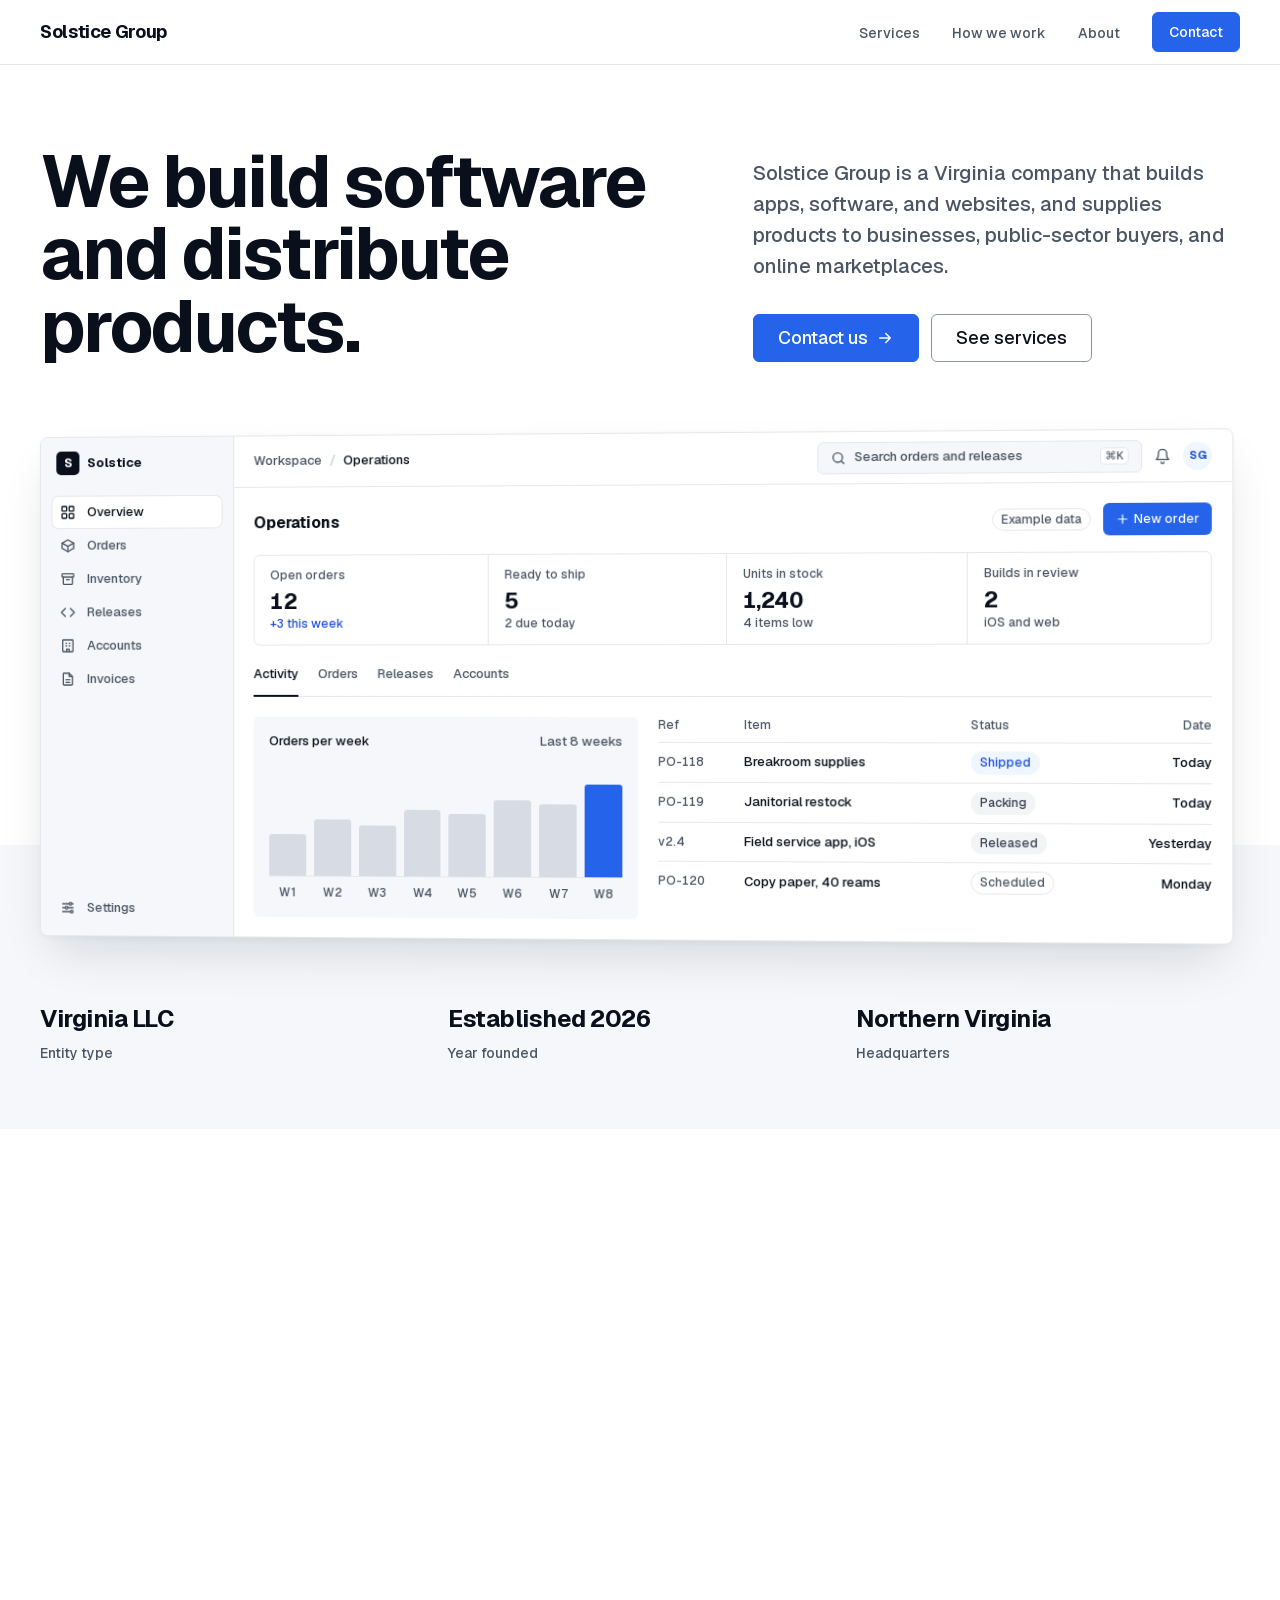
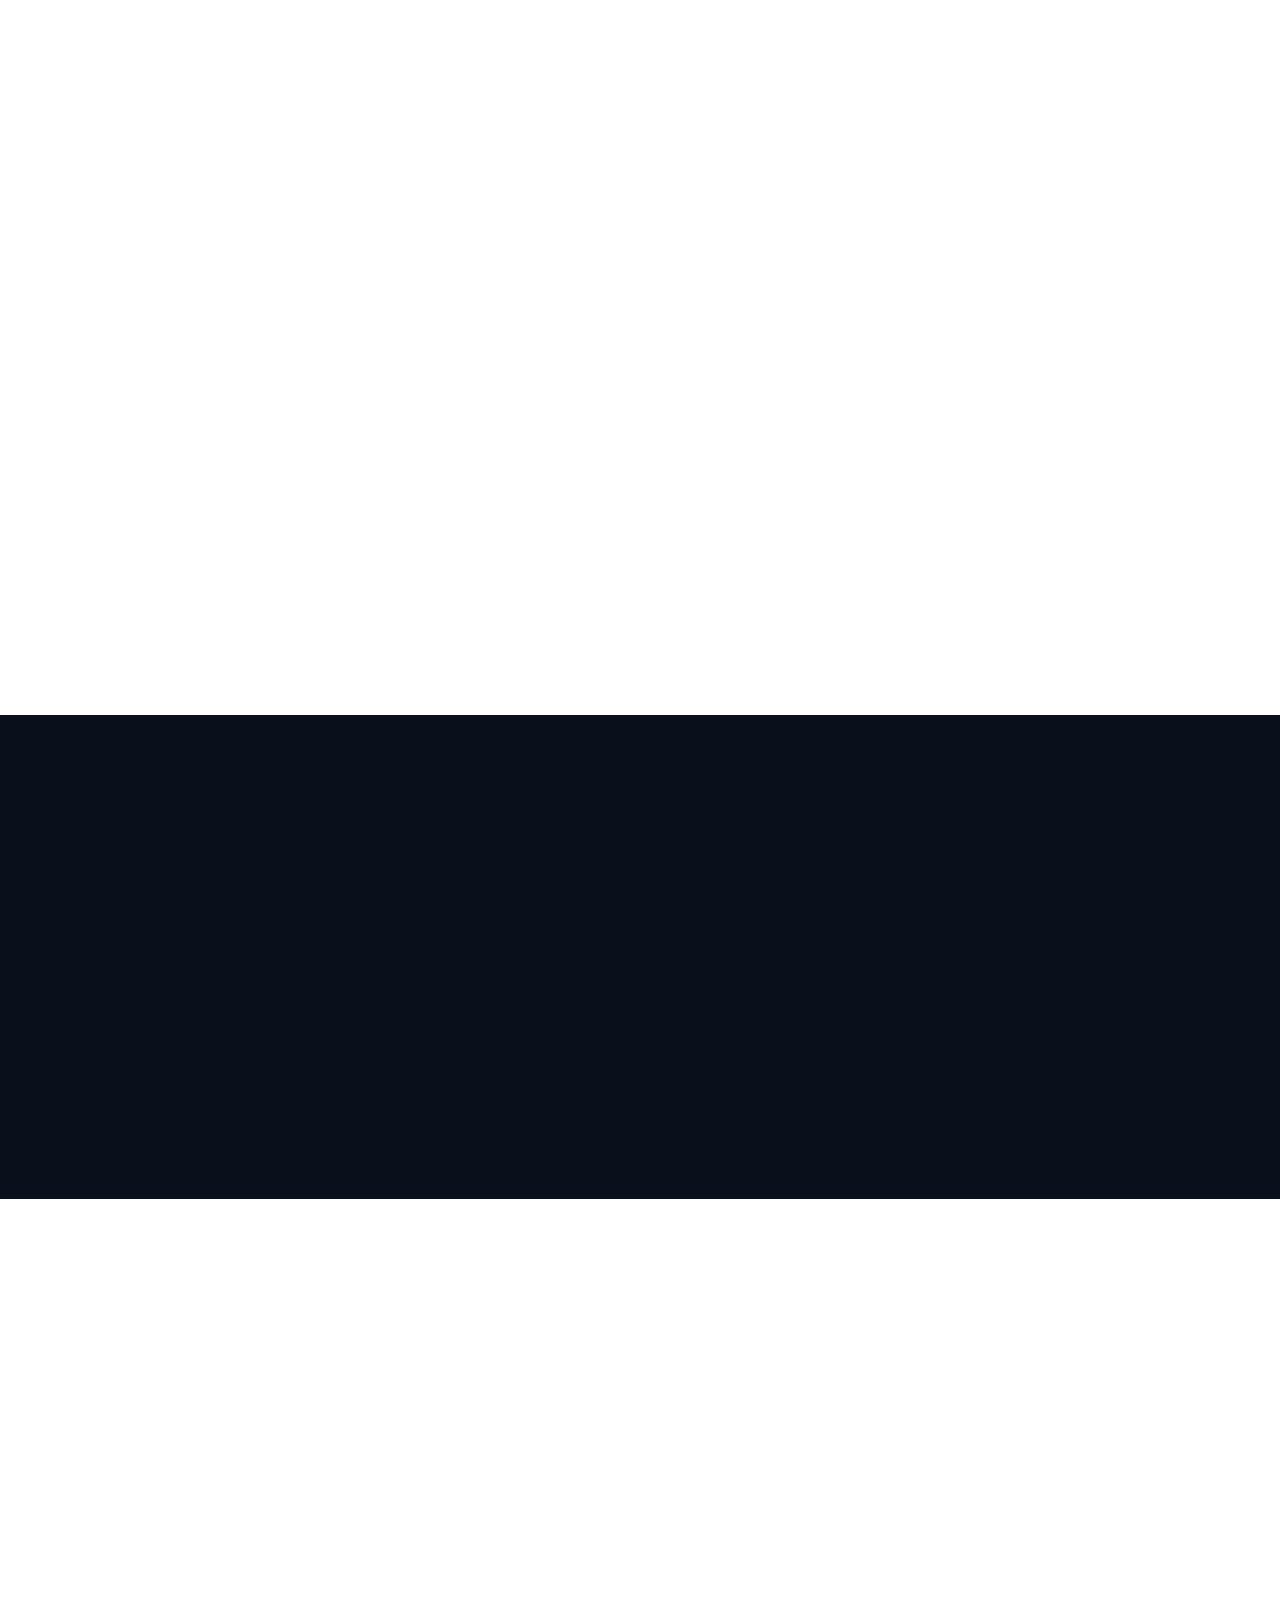
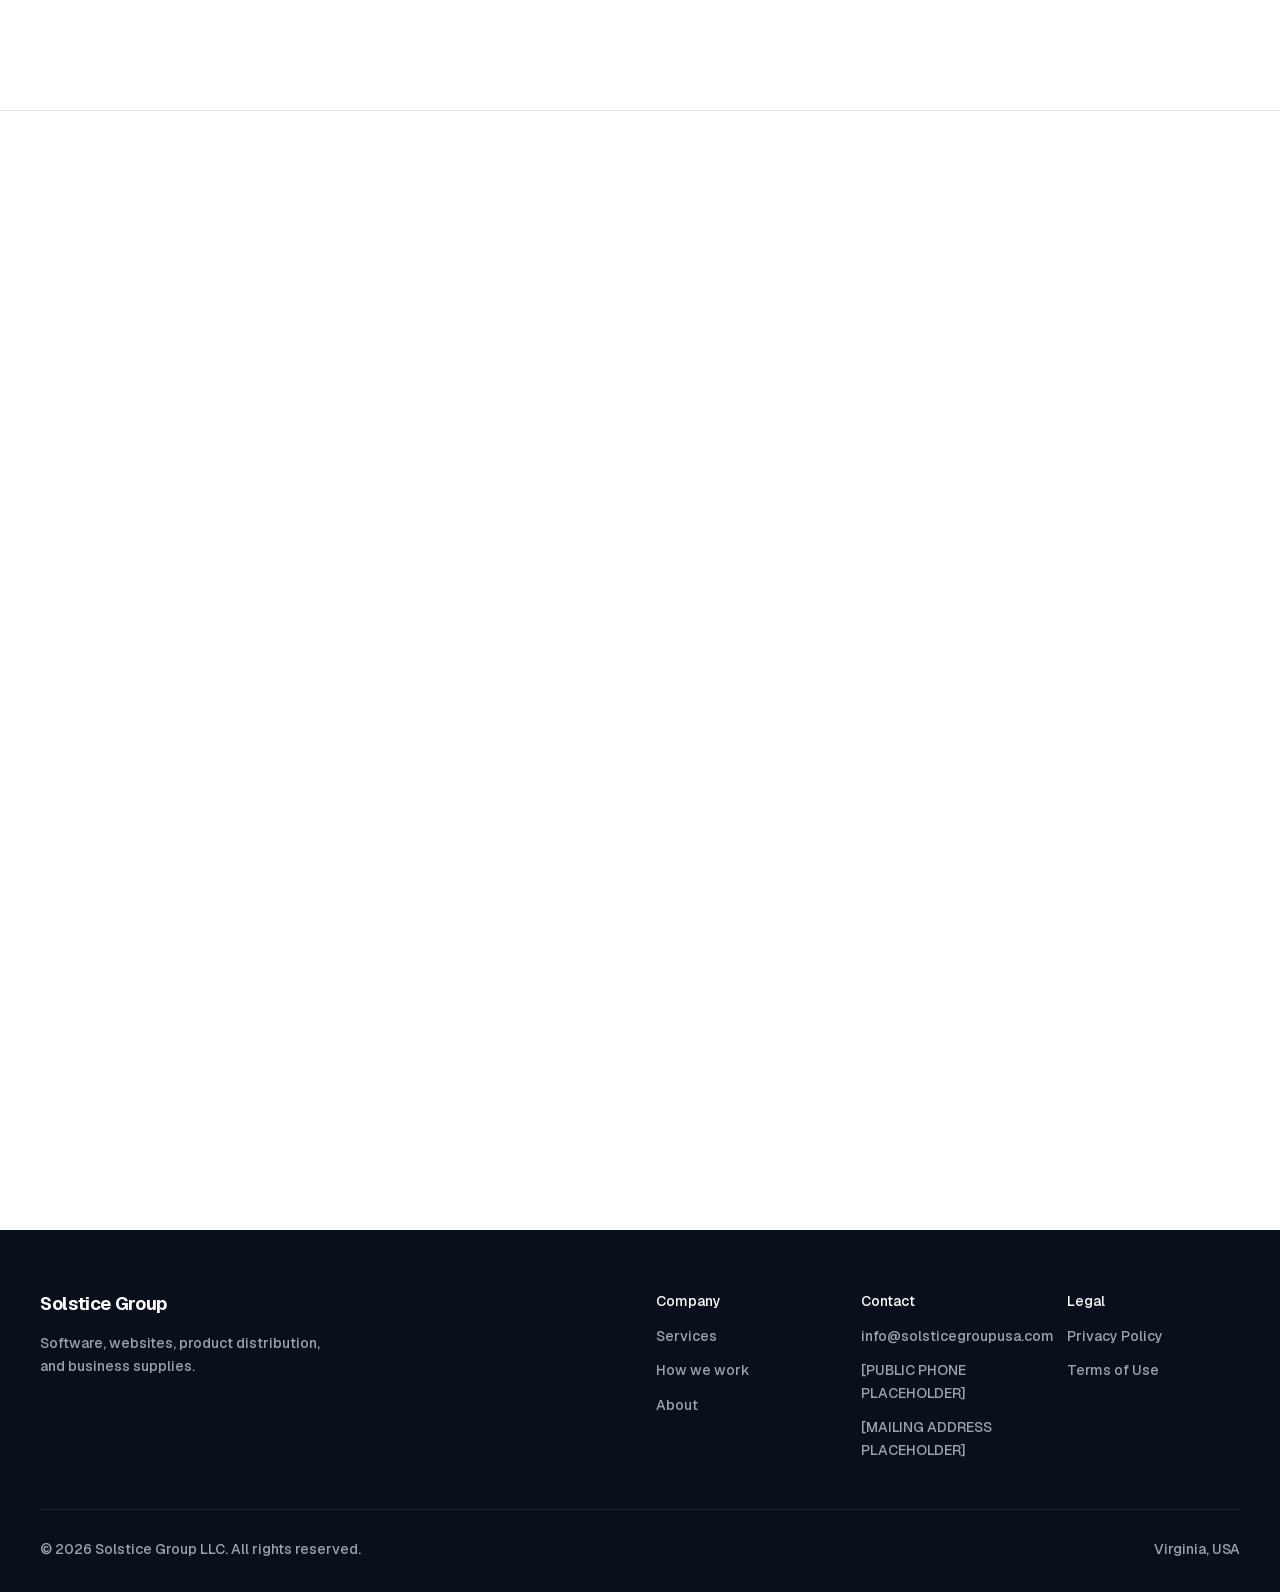
==== index.html @ 83f9c52c "Solstice Group website Co-Authored-By: Claude Opus 5.5 <noreply@anthropic.com>" ====
<!DOCTYPE html>
<html lang="en-US">
<head>
  <meta charset="utf-8">
  <meta name="viewport" content="width=device-width, initial-scale=1">
  <meta http-equiv="Content-Security-Policy" content="default-src 'self'; script-src 'self' 'sha256-qOhFsq0QMV2REqNwk5hGH5bZE9SkX6gt6yeyKdYPv+U='; style-src 'self'; img-src 'self' data:; font-src 'self'; connect-src 'self' https://formspree.io; form-action 'self' https://formspree.io mailto:; base-uri 'self'; object-src 'none'">
  <meta name="referrer" content="strict-origin-when-cross-origin">
  <title>Solstice Group LLC | Software, Websites, and Product Distribution in Virginia</title>
  <meta name="description" content="Solstice Group LLC is a Virginia company that builds apps, software, and websites, and supplies products to businesses, online marketplaces, and public-sector buyers.">
  <link rel="canonical" href="https://solsticegroupusa.com/">
  <meta name="theme-color" content="#FFFFFF">
  <meta name="color-scheme" content="light">

  <link rel="preload" href="assets/fonts/geist-latin.woff2" as="font" type="font/woff2" crossorigin>
  <link rel="stylesheet" href="css/styles.css">
  <script>document.documentElement.classList.add("js")</script>
  <script src="js/main.js" defer></script>

  <link rel="icon" href="assets/favicon.svg" type="image/svg+xml">
  <link rel="icon" href="assets/favicon.ico" sizes="32x32">
  <link rel="apple-touch-icon" href="assets/apple-touch-icon.png">

  <meta property="og:type" content="website">
  <meta property="og:site_name" content="Solstice Group LLC">
  <meta property="og:locale" content="en_US">
  <meta property="og:title" content="Solstice Group LLC | Software, Websites, and Product Distribution">
  <meta property="og:description" content="A Virginia company that builds apps, software, and websites, and supplies products to businesses and online marketplaces.">
  <meta property="og:url" content="https://solsticegroupusa.com/">
  <meta property="og:image" content="https://solsticegroupusa.com/assets/og-image.png">
  <meta property="og:image:width" content="1200">
  <meta property="og:image:height" content="630">
  <meta property="og:image:alt" content="Solstice Group. We build software and distribute products. solsticegroupusa.com">
  <meta name="twitter:card" content="summary_large_image">
  <meta name="twitter:title" content="Solstice Group LLC | Software, Websites, and Product Distribution">
  <meta name="twitter:description" content="A Virginia company that builds apps, software, and websites, and supplies products to businesses and online marketplaces.">
  <meta name="twitter:image" content="https://solsticegroupusa.com/assets/og-image.png">
  <meta name="twitter:image:alt" content="Solstice Group. We build software and distribute products.">

  <script type="application/ld+json">
  {
    "@context": "https://schema.org",
    "@type": "Organization",
    "name": "Solstice Group LLC",
    "alternateName": "Solstice Group",
    "legalName": "Solstice Group LLC",
    "url": "https://solsticegroupusa.com/",
    "logo": "https://solsticegroupusa.com/assets/apple-touch-icon.png",
    "email": "info@solsticegroupusa.com",
    "foundingDate": "2026",
    "foundingLocation": { "@type": "Place", "name": "Virginia, USA" },
    "areaServed": { "@type": "Country", "name": "United States" },
    "description": "Solstice Group LLC is a Virginia company that builds apps, software, and websites, and supplies products to businesses and online marketplaces."
  }
  </script>
</head>
<body>
  <a class="skip-link" href="#main">Skip to main content</a>

  <header class="site-header" id="top">
    <div class="container header-inner">
      <a class="wordmark" href="#top" aria-label="Solstice Group, back to top">Solstice Group</a>

      <nav class="site-nav" id="site-nav" aria-label="Primary">
        <ul>
          <li><a href="#services">Services</a></li>
          <li><a href="#process">How we work</a></li>
          <li><a href="#about">About</a></li>
        </ul>
      </nav>

      <div class="header-actions">
        <a class="button button--sm" href="#contact">Contact</a>
        <button class="nav-toggle" type="button" aria-expanded="false" aria-controls="site-nav" aria-label="Menu">
          <svg class="icon-open" viewBox="0 0 24 24" aria-hidden="true" focusable="false" fill="none" stroke="currentColor" stroke-width="1.75" stroke-linecap="round"><path d="M4 8h16M4 16h16"/></svg>
          <svg class="icon-close" viewBox="0 0 24 24" aria-hidden="true" focusable="false" fill="none" stroke="currentColor" stroke-width="1.75" stroke-linecap="round"><path d="M6 6l12 12M18 6 6 18"/></svg>
        </button>
      </div>
    </div>
  </header>

  <main id="main" tabindex="-1">
    <section class="hero" aria-labelledby="hero-title">
      <div class="container hero-grid">
        <div class="hero-copy">
          <h1 id="hero-title">We build software and distribute products.</h1>
          <div class="hero-aside">
            <p class="hero-lede">Solstice Group is a Virginia company that builds apps, software, and websites, and supplies products to businesses, public-sector buyers, and online marketplaces.</p>
            <div class="hero-actions">
              <a class="button" href="#contact">
                Contact us
                <svg viewBox="0 0 24 24" aria-hidden="true" focusable="false" fill="none" stroke="currentColor" stroke-width="2" stroke-linecap="round" stroke-linejoin="round"><path d="M5 12h14M13 6l6 6-6 6"/></svg>
              </a>
              <a class="button button--ghost" href="#services">See services</a>
            </div>
          </div>
        </div>

        <div class="hero-visual" data-audit="mock">
          <div class="console" role="img" aria-label="Illustration of an operations dashboard with example orders, inventory, and app releases.">
            <div class="app" aria-hidden="true">
              <div class="app-side">
                <div class="app-brand"><span class="app-mark">S</span><span class="app-label">Solstice</span></div>
                <ul class="app-nav">
                  <li class="is-active"><svg viewBox="0 0 24 24" fill="none" stroke="currentColor" stroke-width="2" stroke-linecap="round" stroke-linejoin="round"><rect x="3" y="3" width="7" height="7" rx="1"/><rect x="14" y="3" width="7" height="7" rx="1"/><rect x="3" y="14" width="7" height="7" rx="1"/><rect x="14" y="14" width="7" height="7" rx="1"/></svg><span class="app-label">Overview</span></li>
                  <li><svg viewBox="0 0 24 24" fill="none" stroke="currentColor" stroke-width="2" stroke-linecap="round" stroke-linejoin="round"><path d="M21 8 12 3 3 8v8l9 5 9-5z"/><path d="m3 8 9 5 9-5M12 13v8"/></svg><span class="app-label">Orders</span></li>
                  <li><svg viewBox="0 0 24 24" fill="none" stroke="currentColor" stroke-width="2" stroke-linecap="round" stroke-linejoin="round"><rect x="3" y="4" width="18" height="5" rx="1"/><path d="M5 9v10a1 1 0 0 0 1 1h12a1 1 0 0 0 1-1V9M10 13h4"/></svg><span class="app-label">Inventory</span></li>
                  <li><svg viewBox="0 0 24 24" fill="none" stroke="currentColor" stroke-width="2" stroke-linecap="round" stroke-linejoin="round"><path d="m8 6-6 6 6 6M16 6l6 6-6 6"/></svg><span class="app-label">Releases</span></li>
                  <li><svg viewBox="0 0 24 24" fill="none" stroke="currentColor" stroke-width="2" stroke-linecap="round" stroke-linejoin="round"><rect x="4" y="3" width="16" height="18" rx="1"/><path d="M9 8h1M14 8h1M9 12h1M14 12h1M10 21v-4h4v4"/></svg><span class="app-label">Accounts</span></li>
                  <li><svg viewBox="0 0 24 24" fill="none" stroke="currentColor" stroke-width="2" stroke-linecap="round" stroke-linejoin="round"><path d="M14 3H6a1 1 0 0 0-1 1v16a1 1 0 0 0 1 1h12a1 1 0 0 0 1-1V8z"/><path d="M14 3v5h5M9 13h6M9 17h6"/></svg><span class="app-label">Invoices</span></li>
                </ul>
                <div class="app-side-foot"><svg viewBox="0 0 24 24" fill="none" stroke="currentColor" stroke-width="2" stroke-linecap="round" stroke-linejoin="round"><path d="M4 6h10M18 6h2M4 12h4M12 12h8M4 18h12"/><circle cx="16" cy="6" r="2"/><circle cx="10" cy="12" r="2"/><circle cx="18" cy="18" r="2"/></svg><span class="app-label">Settings</span></div>
              </div>

              <div class="app-main">
                <div class="app-top">
                  <span class="app-menu"><svg viewBox="0 0 24 24" fill="none" stroke="currentColor" stroke-width="2" stroke-linecap="round" stroke-linejoin="round"><path d="M4 7h16M4 12h16M4 17h16"/></svg></span>
                  <span class="app-crumb"><span class="muted">Workspace</span><span class="app-crumb-sep">/</span>Operations</span>
                  <span class="app-search"><svg viewBox="0 0 24 24" fill="none" stroke="currentColor" stroke-width="2" stroke-linecap="round" stroke-linejoin="round"><circle cx="11" cy="11" r="7"/><path d="m20 20-3.5-3.5"/></svg><span class="app-search-text">Search orders and releases</span><kbd>&#8984;K</kbd></span>
                  <span class="app-bell"><svg viewBox="0 0 24 24" fill="none" stroke="currentColor" stroke-width="2" stroke-linecap="round" stroke-linejoin="round"><path d="M6 8a6 6 0 0 1 12 0c0 7 3 9 3 9H3s3-2 3-9M10 21a2 2 0 0 0 4 0"/></svg></span>
                  <span class="app-avatar">SG</span>
                </div>

                <div class="console-inner">
                  <div class="console-bar">
                    <span class="console-title">Operations</span>
                    <span class="console-bar-actions">
                      <span class="pill pill--outline">Example data</span>
                      <span class="app-button"><svg viewBox="0 0 24 24" fill="none" stroke="currentColor" stroke-width="2" stroke-linecap="round" stroke-linejoin="round"><path d="M12 5v14M5 12h14"/></svg>New order</span>
                    </span>
                  </div>

                  <dl class="kpis">
                    <div class="kpi"><dt>Open orders</dt><dd class="kpi-value">12</dd><dd class="kpi-note kpi-note--up">+3 this week</dd></div>
                    <div class="kpi"><dt>Ready to ship</dt><dd class="kpi-value">5</dd><dd class="kpi-note">2 due today</dd></div>
                    <div class="kpi"><dt>Units in stock</dt><dd class="kpi-value">1,240</dd><dd class="kpi-note">4 items low</dd></div>
                    <div class="kpi"><dt>Builds in review</dt><dd class="kpi-value">2</dd><dd class="kpi-note">iOS and web</dd></div>
                  </dl>

                  <div class="console-tabs">
                    <span class="is-active">Activity</span>
                    <span>Orders</span>
                    <span>Releases</span>
                    <span>Accounts</span>
                  </div>

                  <div class="app-panels">
                    <div class="console-chart">
                      <div class="console-chart-head">
                        <span>Orders per week</span>
                        <span class="muted">Last 8 weeks</span>
                      </div>
                      <div class="bars">
                        <span></span><span></span><span></span><span></span><span></span><span></span><span></span><span class="is-current"></span>
                      </div>
                      <div class="bars-axis">
                        <span>W1</span><span>W2</span><span>W3</span><span>W4</span><span>W5</span><span>W6</span><span>W7</span><span>W8</span>
                      </div>
                    </div>

                    <table class="console-table">
                      <thead>
                        <tr><th>Ref</th><th>Item</th><th>Status</th><th>Date</th></tr>
                      </thead>
                      <tbody>
                        <tr><td class="mono">PO-118</td><td>Breakroom supplies</td><td><span class="pill pill--blue">Shipped</span></td><td>Today</td></tr>
                        <tr><td class="mono">PO-119</td><td>Janitorial restock</td><td><span class="pill">Packing</span></td><td>Today</td></tr>
                        <tr><td class="mono">v2.4</td><td>Field service app, iOS</td><td><span class="pill">Released</span></td><td>Yesterday</td></tr>
                        <tr><td class="mono">PO-120</td><td>Copy paper, 40 reams</td><td><span class="pill pill--outline">Scheduled</span></td><td>Monday</td></tr>
                      </tbody>
                    </table>
                  </div>
                </div>
              </div>
            </div>
          </div>
        </div>
      </div>
    </section>

    <section class="facts" aria-label="Company facts">
      <div class="container">
        <dl class="facts-row">
          <div><dt>Entity type</dt><dd>Virginia LLC</dd></div>
          <div><dt>Year founded</dt><dd>Established 2026</dd></div>
          <div><dt>Headquarters</dt><dd>Northern Virginia</dd></div>
        </dl>
      </div>
    </section>

    <section class="section" id="services" aria-labelledby="services-title">
      <div class="container reveal">
        <div class="section-head">
          <div>
            <p class="label">Services</p>
            <h2 id="services-title">Four lines of business under one company.</h2>
          </div>
          <p class="section-intro">Software, websites, products, and supplies. Solstice Group handles all four directly, with a single point of contact for every inquiry.</p>
        </div>

        <ul class="services-grid">
          <li class="service">
            <svg class="service-icon" viewBox="0 0 24 24" aria-hidden="true" focusable="false" fill="none" stroke="currentColor" stroke-width="1.25" stroke-linecap="round" stroke-linejoin="round"><rect x="6.5" y="2.5" width="11" height="19" rx="2"/><path d="M11 18.5h2M10.5 8.5 8.75 10.25 10.5 12M13.5 8.5l1.75 1.75L13.5 12"/></svg>
            <h3>Apps and software</h3>
            <p>We design and build custom mobile and web applications for businesses, including AI-enabled tools. After launch, we maintain them with updates, fixes, and changes as platforms evolve.</p>
            <a class="arrow-link" href="#contact" data-inquiry="Software or website project">Learn more<span class="visually-hidden"> about apps and software</span>
              <svg viewBox="0 0 24 24" aria-hidden="true" focusable="false" fill="none" stroke="currentColor" stroke-width="2" stroke-linecap="round" stroke-linejoin="round"><path d="M5 12h14M13 6l6 6-6 6"/></svg></a>
          </li>
          <li class="service">
            <svg class="service-icon" viewBox="0 0 24 24" aria-hidden="true" focusable="false" fill="none" stroke="currentColor" stroke-width="1.25" stroke-linecap="round" stroke-linejoin="round"><rect x="2.5" y="4" width="19" height="16" rx="2"/><path d="M2.5 8.5h19"/><rect x="6" y="11.5" width="5" height="5" rx="0.5"/><path d="M14 12.5h4M14 15.5h3"/></svg>
            <h3>Websites and digital presence</h3>
            <p>We design and build websites for local and regional businesses, and set up the hosting behind them. After launch, ongoing maintenance covers content edits and security updates.</p>
            <a class="arrow-link" href="#contact" data-inquiry="Software or website project">Learn more<span class="visually-hidden"> about websites and digital presence</span>
              <svg viewBox="0 0 24 24" aria-hidden="true" focusable="false" fill="none" stroke="currentColor" stroke-width="2" stroke-linecap="round" stroke-linejoin="round"><path d="M5 12h14M13 6l6 6-6 6"/></svg></a>
          </li>
          <li class="service">
            <svg class="service-icon" viewBox="0 0 24 24" aria-hidden="true" focusable="false" fill="none" stroke="currentColor" stroke-width="1.25" stroke-linecap="round" stroke-linejoin="round"><path d="M21 7.5 12 3 3 7.5v9L12 21l9-4.5z"/><path d="m3 7.5 9 4.5 9-4.5M12 12v9M7.5 5.25l9 4.5"/></svg>
            <h3>Product distribution</h3>
            <p>We source products from manufacturers and wholesale suppliers and sell them through online marketplaces and direct channels. We manage the listings, pricing, and inventory for each channel.</p>
            <a class="arrow-link" href="#contact" data-inquiry="Vendor or distributor inquiry">Learn more<span class="visually-hidden"> about product distribution</span>
              <svg viewBox="0 0 24 24" aria-hidden="true" focusable="false" fill="none" stroke="currentColor" stroke-width="2" stroke-linecap="round" stroke-linejoin="round"><path d="M5 12h14M13 6l6 6-6 6"/></svg></a>
          </li>
          <li class="service">
            <svg class="service-icon" viewBox="0 0 24 24" aria-hidden="true" focusable="false" fill="none" stroke="currentColor" stroke-width="1.25" stroke-linecap="round" stroke-linejoin="round"><rect x="4.5" y="4" width="15" height="17.5" rx="2"/><rect x="9" y="2.5" width="6" height="3" rx="1"/><path d="m8 10.5 1.25 1.25L11.5 9.5M13.5 10.75H16M8 15.5l1.25 1.25 2.25-2.25M13.5 15.75H16"/></svg>
            <h3>Business supplies</h3>
            <p>We supply janitorial, office, breakroom, and maintenance products to commercial buyers. Buyers open an account with us and place repeat orders against it.</p>
            <a class="arrow-link" href="#contact" data-inquiry="Product or supply order">Learn more<span class="visually-hidden"> about business supplies</span>
              <svg viewBox="0 0 24 24" aria-hidden="true" focusable="false" fill="none" stroke="currentColor" stroke-width="2" stroke-linecap="round" stroke-linejoin="round"><path d="M5 12h14M13 6l6 6-6 6"/></svg></a>
          </li>
        </ul>
      </div>
    </section>

    <section class="section section--dark" id="process" aria-labelledby="process-title">
      <div class="container reveal">
        <p class="label">How we work</p>
        <h2 id="process-title">Three steps for every project and order.</h2>
        <ol class="steps">
          <li>
            <h3>Scope</h3>
            <p>We confirm what you need, the timeline, and the price in writing before any work or order begins.</p>
          </li>
          <li>
            <h3>Deliver</h3>
            <p>We build the software or fill the order, and report progress at the checkpoints we agreed on.</p>
          </li>
          <li>
            <h3>Support</h3>
            <p>After delivery, we fix issues, maintain what we built, and handle reorders on your account.</p>
          </li>
        </ol>
      </div>
    </section>

    <section class="section" id="about" aria-labelledby="about-title">
      <div class="container about-grid reveal">
        <div>
          <p class="label">About</p>
          <h2 id="about-title">A Virginia company serving commercial and <span class="nowrap">public-sector</span> buyers.</h2>
        </div>
        <div class="about-copy">
          <p>Solstice Group LLC is a Virginia limited liability company based in Northern Virginia, founded in 2026. Commercial, marketplace, and public-sector buyers work with one point of contact for software projects, ongoing support, and repeat supply orders.</p>
        </div>
        <ul class="inline-facts">
          <li>Virginia LLC</li>
          <li>Headquartered in Northern Virginia</li>
          <li>Established 2026</li>
        </ul>
      </div>
    </section>

    <section class="section section--contact" id="contact" aria-labelledby="contact-title">
      <div class="container contact-grid reveal">
        <div class="contact-head">
          <p class="label">Contact</p>
          <h2 id="contact-title">Tell us what you need.</h2>
          <p class="contact-intro">Describe the project, order, or requirement. We reply by email during business hours.</p>
        </div>

        <div class="form-panel">
          <form id="contact-form" action="mailto:info@solsticegroupusa.com" method="post" enctype="text/plain" novalidate>
            <div class="form-grid">
              <div class="field">
                <label for="name">Name</label>
                <input id="name" name="name" type="text" autocomplete="name" required aria-describedby="name-error" maxlength="120">
                <span class="field-error" id="name-error"></span>
              </div>
              <div class="field">
                <label for="company">Company or organization</label>
                <input id="company" name="company" type="text" autocomplete="organization" required aria-describedby="company-error" maxlength="160">
                <span class="field-error" id="company-error"></span>
              </div>
              <div class="field">
                <label for="email">Email</label>
                <input id="email" name="email" type="email" autocomplete="email" required aria-describedby="email-error" maxlength="200">
                <span class="field-error" id="email-error"></span>
              </div>
              <div class="field">
                <label for="phone">Phone <span class="optional">(optional)</span></label>
                <input id="phone" name="phone" type="tel" autocomplete="tel" aria-describedby="phone-error" maxlength="40">
                <span class="field-error" id="phone-error"></span>
              </div>
              <div class="field field--full">
                <label for="inquiry">Inquiry type</label>
                <select id="inquiry" name="inquiry_type" required aria-describedby="inquiry-error">
                  <option value="">Select one</option>
                  <option>Software or website project</option>
                  <option>Product or supply order</option>
                  <option>Vendor or distributor inquiry</option>
                  <option>Government or procurement</option>
                  <option>Other</option>
                </select>
                <span class="field-error" id="inquiry-error"></span>
              </div>
              <div class="field field--full">
                <label for="message">Message</label>
                <textarea id="message" name="message" rows="6" required aria-describedby="message-error" maxlength="5000"></textarea>
                <span class="field-error" id="message-error"></span>
              </div>
              <div class="honeypot" aria-hidden="true">
                <label for="website">Leave this field empty</label>
                <input id="website" name="_gotcha" type="text" tabindex="-1" autocomplete="off">
              </div>
            </div>

            <div class="form-footer">
              <button class="button" type="submit">Send inquiry</button>
              <p class="form-note">You can also email <a href="mailto:info@solsticegroupusa.com">info@solsticegroupusa.com</a> directly.</p>
            </div>
            <div class="form-status" id="form-status" role="status" aria-live="polite"></div>
          </form>
        </div>

        <div class="contact-aside">
          <dl class="contact-details">
            <div>
              <dt>Email</dt>
              <dd><a href="mailto:info@solsticegroupusa.com">info@solsticegroupusa.com</a></dd>
            </div>
            <div data-site-row="publicPhone" hidden>
              <dt>Phone</dt>
              <dd data-site="publicPhone"></dd>
            </div>
            <div data-site-row="mailingAddress" hidden>
              <dt>Mailing address</dt>
              <dd data-site="mailingAddress"></dd>
            </div>
            <div>
              <dt>Business hours</dt>
              <dd>Monday to Friday, 9am to 5pm ET</dd>
            </div>
          </dl>
        </div>
      </div>
    </section>
  </main>

  <footer class="site-footer">
    <div class="container">
      <div class="footer-grid">
        <div>
          <a class="wordmark" href="#top">Solstice Group</a>
          <p class="footer-about">Software, websites, product distribution, and business supplies.</p>
        </div>
        <div>
          <h2 class="footer-heading">Company</h2>
          <ul class="footer-list">
            <li><a href="#services">Services</a></li>
            <li><a href="#process">How we work</a></li>
            <li><a href="#about">About</a></li>
          </ul>
        </div>
        <div>
          <h2 class="footer-heading">Contact</h2>
          <ul class="footer-list">
            <li><a href="mailto:info@solsticegroupusa.com">info@solsticegroupusa.com</a></li>
            <li data-site-row="publicPhone" hidden><span data-site="publicPhone"></span></li>
            <li data-site-row="mailingAddress" hidden><span data-site="mailingAddress"></span></li>
          </ul>
        </div>
        <div>
          <h2 class="footer-heading">Legal</h2>
          <ul class="footer-list">
            <li><a href="privacy.html">Privacy Policy</a></li>
            <li><a href="terms.html">Terms of Use</a></li>
          </ul>
        </div>
      </div>
      <div class="footer-legal">
        <p>&copy; <span data-year>2026</span> Solstice Group LLC. All rights reserved.</p>
        <p>Virginia, USA</p>
      </div>
    </div>
  </footer>
</body>
</html>
---- css/styles.css ----
/* Solstice Group LLC
   One stylesheet for every page. Light theme, one cool accent.
   Contrast (WCAG): text on white 19:1, secondary text on surface 7:1,
   blue on white 5.2:1, white on blue 5.2:1, gray on dark 7.5:1. */

/* Geist, self-hosted Latin subset from Google Fonts (SIL Open Font License). */
@font-face {
  font-family: "Geist";
  src: url("../assets/fonts/geist-latin.woff2") format("woff2");
  font-weight: 100 900;
  font-style: normal;
  font-display: swap;
  unicode-range: U+0000-00FF, U+0131, U+0152-0153, U+02BB-02BC, U+02C6, U+02DA, U+02DC, U+2000-206F, U+20AC, U+2122, U+2212;
}

/* Metric-matched fallback so the swap to Geist does not shift layout. */
@font-face {
  font-family: "Geist Fallback";
  src: local("Arial");
  size-adjust: 104%;
  ascent-override: 93%;
  descent-override: 22%;
  line-gap-override: 0%;
}

:root {
  color-scheme: light;

  --bg: #FFFFFF;
  --surface: #F5F7FA;
  --text: #0A0F1C;
  --text-2: #4B5563;
  --dark: #0A0F1C;
  --dark-text-2: #9CA3AF;
  --dark-border: #1F2937;
  --accent: #2563EB;
  --accent-hover: #1D4ED8;
  --accent-soft: #EFF6FF;
  --border: #E5E7EB;
  --field-border: #8C94A1;
  --error: #B91C1C;

  --font: "Geist", "Geist Fallback", sans-serif;

  --gutter: clamp(1rem, 4vw, 2.5rem);
  --max: 80rem;
  --header-h: 4rem;
  --section-y: clamp(5rem, 3.5rem + 5vw, 8rem);
  --radius: 6px;
  --radius-lg: 8px;
  --shadow: 0 8px 24px rgba(10, 15, 28, 0.06);
}

/* Reset */
*,
*::before,
*::after {
  box-sizing: border-box;
}

html {
  -webkit-text-size-adjust: 100%;
  text-size-adjust: 100%;
}

@media (prefers-reduced-motion: no-preference) {
  html {
    scroll-behavior: smooth;
  }
}

body {
  margin: 0;
  background: var(--bg);
  color: var(--text);
  font-family: var(--font);
  font-size: 1.125rem;
  font-weight: 500;
  line-height: 1.6;
  -webkit-font-smoothing: antialiased;
  overflow-x: clip;
}

img,
svg {
  display: block;
  max-width: 100%;
}

h1,
h2,
h3,
p,
ul,
ol,
dl,
dd,
figure {
  margin: 0;
}

h1,
h2,
h3 {
  color: inherit;
  font-weight: 700;
  text-wrap: balance;
}

h1 {
  font-size: clamp(2.75rem, 1rem + 4.4vw, 5.25rem);
  line-height: 1;
  letter-spacing: -0.03em;
}

h2 {
  font-size: clamp(2.125rem, 1.6rem + 1.6vw, 3rem);
  line-height: 1.08;
  letter-spacing: -0.02em;
}

h3 {
  font-size: 1.5rem;
  line-height: 1.3;
  letter-spacing: -0.01em;
}

p {
  text-wrap: pretty;
}

a {
  color: var(--accent);
  text-decoration-thickness: 1px;
  text-underline-offset: 0.2em;
}

a:hover {
  color: var(--accent-hover);
}

:focus-visible {
  outline: 2px solid var(--accent);
  outline-offset: 3px;
  border-radius: 2px;
}

::selection {
  background: var(--accent);
  color: #FFFFFF;
}

[hidden] {
  display: none !important;
}

.visually-hidden {
  position: absolute !important;
  width: 1px;
  height: 1px;
  padding: 0;
  margin: -1px;
  overflow: hidden;
  clip: rect(0 0 0 0);
  white-space: nowrap;
  border: 0;
}

.skip-link {
  position: absolute;
  left: var(--gutter);
  top: 0.75rem;
  z-index: 100;
  padding: 0.75rem 1rem;
  background: var(--text);
  border-radius: var(--radius);
  color: #FFFFFF;
  text-decoration: none;
  transform: translateY(-200%);
}

.skip-link:focus {
  transform: none;
  color: #FFFFFF;
}

.container {
  width: 100%;
  max-width: calc(var(--max) + var(--gutter) * 2);
  margin-inline: auto;
  padding-inline: var(--gutter);
}

[id] {
  scroll-margin-top: calc(var(--header-h) + 1rem);
}

.label {
  margin-bottom: 1rem;
  color: var(--text-2);
  font-size: 0.875rem;
  font-weight: 500;
  letter-spacing: 0.08em;
  line-height: 1.4;
  text-transform: uppercase;
}

/* Buttons */
.button {
  display: inline-flex;
  align-items: center;
  justify-content: center;
  gap: 0.5rem;
  min-height: 3rem;
  padding: 0 1.5rem;
  border: 1px solid var(--accent);
  border-radius: var(--radius);
  background: var(--accent);
  color: #FFFFFF;
  font: 500 1.125rem/1 var(--font);
  text-decoration: none;
  white-space: nowrap;
  cursor: pointer;
  transition: background-color 150ms ease, border-color 150ms ease, color 150ms ease;
}

.button:hover {
  background: var(--accent-hover);
  border-color: var(--accent-hover);
  color: #FFFFFF;
}

.button svg {
  width: 1.125rem;
  height: 1.125rem;
  transition: transform 150ms ease;
}

.button:hover svg {
  transform: translateX(2px);
}

.button--sm {
  min-height: 2.5rem;
  padding: 0 1rem;
  font-size: 0.875rem;
}

.button--ghost {
  background: var(--bg);
  border-color: var(--field-border);
  color: var(--text);
}

.button--ghost:hover {
  background: var(--surface);
  border-color: var(--text-2);
  color: var(--text);
}

.arrow-link {
  display: inline-flex;
  align-items: center;
  gap: 0.25rem;
  min-height: 2.75rem;
  color: var(--accent);
  font-size: 1.125rem;
  font-weight: 500;
  text-decoration: none;
}

.arrow-link svg {
  width: 1rem;
  height: 1rem;
  transition: transform 150ms ease;
}

.arrow-link:hover {
  color: var(--accent-hover);
}

.arrow-link:hover svg {
  transform: translateX(3px);
}

/* Header */
.site-header {
  position: sticky;
  top: 0;
  z-index: 50;
  background: var(--bg);
  border-bottom: 1px solid var(--border);
}

.header-inner {
  display: flex;
  align-items: center;
  gap: 2rem;
  height: var(--header-h);
}

.wordmark {
  color: var(--text);
  font-size: 1.125rem;
  font-weight: 700;
  letter-spacing: -0.02em;
  line-height: 1;
  text-decoration: none;
  white-space: nowrap;
}

.wordmark:hover {
  color: var(--text);
}

.site-nav {
  margin-left: auto;
}

.site-nav ul {
  display: flex;
  align-items: center;
  gap: 2rem;
  margin: 0;
  padding: 0;
  list-style: none;
}

.site-nav a {
  color: var(--text-2);
  font-size: 0.875rem;
  text-decoration: none;
  transition: color 150ms ease;
}

.site-nav a:hover {
  color: var(--text);
}

.header-actions {
  display: flex;
  align-items: center;
  gap: 0.5rem;
}

.nav-toggle {
  display: none;
}

@media (max-width: 47.99rem) {
  .header-inner {
    gap: 1rem;
  }

  .header-actions {
    margin-left: auto;
  }

  .nav-toggle {
    display: inline-grid;
    place-items: center;
    width: 2.75rem;
    height: 2.75rem;
    padding: 0;
    background: var(--bg);
    border: 1px solid var(--border);
    border-radius: var(--radius);
    color: var(--text);
    cursor: pointer;
  }

  .nav-toggle svg {
    width: 1.25rem;
    height: 1.25rem;
  }

  .nav-toggle .icon-close,
  .nav-toggle[aria-expanded="true"] .icon-open {
    display: none;
  }

  .nav-toggle[aria-expanded="true"] .icon-close {
    display: block;
  }

  .js .site-nav {
    display: none;
    position: absolute;
    top: 100%;
    left: 0;
    right: 0;
    margin: 0;
    background: var(--bg);
    border-bottom: 1px solid var(--border);
  }

  .js .site-nav.is-open {
    display: block;
  }

  .js .site-nav ul {
    flex-direction: column;
    align-items: stretch;
    gap: 0;
    padding: 0.5rem var(--gutter) 1rem;
  }

  .js .site-nav li + li {
    border-top: 1px solid var(--border);
  }

  .js .site-nav a {
    display: block;
    padding-block: 0.75rem;
    color: var(--text);
    font-size: 1.125rem;
  }

  html:not(.js) .site-nav ul {
    gap: 1rem;
  }

  html:not(.js) .header-actions .nav-toggle {
    display: none;
  }
}

/* Hero */
.hero {
  padding-block: clamp(3.5rem, 2rem + 5vw, 6rem);
}

.hero-grid {
  display: grid;
  gap: clamp(3rem, 2rem + 3vw, 4.5rem);
}

.hero h1 {
  max-width: 13ch;
}

.hero-lede {
  max-width: 36rem;
  margin-top: 1.75rem;
  color: var(--text-2);
  font-size: 1.25rem;
  line-height: 1.55;
}

.hero-actions {
  display: flex;
  flex-wrap: wrap;
  gap: 0.75rem;
  margin-top: 2.5rem;
}

/* Wide screens: headline left, intro and actions right, app frame full width below. */
@media (min-width: 64rem) {
  .hero {
    padding-block: clamp(4.5rem, 1rem + 5vw, 6.5rem) 0;
  }

  .hero-copy {
    display: grid;
    grid-template-columns: minmax(0, 7fr) minmax(0, 5fr);
    gap: 2rem;
    align-items: end;
  }

  .hero-lede {
    margin-top: 0;
  }

  .hero-actions {
    margin-top: 2rem;
  }

  /* The app frame hangs into the facts band below. */
  .hero-visual {
    position: relative;
    z-index: 2;
    margin-bottom: -6rem;
  }
}

@media (prefers-reduced-motion: no-preference) {
  .js .hero-copy {
    animation: fade-up 360ms ease-out both;
  }

  .js .hero-visual {
    animation: fade-up 400ms 80ms ease-out both;
  }
}

@keyframes fade-up {
  from {
    opacity: 0;
    transform: translateY(12px);
  }
  to {
    opacity: 1;
    transform: none;
  }
}

/* Hero product illustration: an app frame built in HTML and CSS. */
.hero-visual {
  perspective: 2400px;
}

.console {
  overflow: hidden;
  background: var(--bg);
  border: 1px solid var(--border);
  border-radius: var(--radius-lg);
  box-shadow: 0 24px 48px -12px rgba(10, 15, 28, 0.14), 0 2px 6px rgba(10, 15, 28, 0.04);
  color: var(--text);
  font-size: 0.8125rem;
  line-height: 1.4;
  transform: rotateY(-4deg) scale(0.98);
  transform-origin: left center;
  transition: transform 400ms ease;
}

.console:hover {
  transform: none;
}

.console svg {
  flex: none;
  width: 1rem;
  height: 1rem;
}

.app {
  display: grid;
  grid-template-columns: minmax(0, 1fr);
}

/* Sidebar: hidden on phones, an icon rail on tablets, full labels on desktops. */
.app-side {
  display: none;
}

.app-main {
  min-width: 0;
}

@media (min-width: 48rem) {
  .app {
    grid-template-columns: 3.5rem minmax(0, 1fr);
  }

  .app-side {
    display: flex;
    flex-direction: column;
    gap: 1.25rem;
    padding: 0.75rem 0.5rem;
    background: var(--surface);
    border-right: 1px solid var(--border);
    color: var(--text-2);
  }

  .app-label {
    display: none;
  }

  .app-menu {
    display: none;
  }
}

@media (min-width: 75rem) {
  .app {
    grid-template-columns: 12.5rem minmax(0, 1fr);
  }

  .app-side {
    padding-inline: 0.75rem;
  }

  .app-label {
    display: inline;
  }
}

.app-brand {
  display: flex;
  align-items: center;
  gap: 0.5rem;
  min-height: 1.75rem;
  padding-inline: 0.25rem;
  color: var(--text);
  font-weight: 700;
}

.app-mark {
  display: grid;
  flex: none;
  place-items: center;
  width: 1.5rem;
  height: 1.5rem;
  background: var(--dark);
  border-radius: 5px;
  color: #FFFFFF;
  font-size: 0.8125rem;
  font-weight: 700;
}

.app-nav {
  display: grid;
  gap: 0.125rem;
  margin: 0;
  padding: 0;
  list-style: none;
}

.app-nav li,
.app-side-foot {
  display: flex;
  align-items: center;
  gap: 0.75rem;
  min-height: 2rem;
  padding-inline: 0.5rem;
  border-radius: var(--radius);
}

.app-nav .is-active {
  background: var(--bg);
  box-shadow: 0 0 0 1px var(--border);
  color: var(--text);
}

.app-side-foot {
  margin-top: auto;
}

.app-top {
  display: flex;
  align-items: center;
  gap: 0.75rem;
  min-height: 3.25rem;
  padding-inline: 1rem;
  border-bottom: 1px solid var(--border);
  color: var(--text-2);
}

.app-crumb {
  display: none;
  white-space: nowrap;
  color: var(--text);
}

.app-crumb-sep {
  margin-inline: 0.5rem;
  color: #C4CAD3;
}

.app-search {
  display: flex;
  flex: 1;
  align-items: center;
  gap: 0.5rem;
  min-width: 0;
  max-width: 20rem;
  height: 2rem;
  padding-inline: 0.75rem;
  background: var(--surface);
  border: 1px solid var(--border);
  border-radius: var(--radius);
}

.app-search-text {
  overflow: hidden;
  flex: 1;
  white-space: nowrap;
  text-overflow: ellipsis;
}

.app-search kbd {
  padding: 0 0.25rem;
  background: var(--bg);
  border: 1px solid var(--border);
  border-radius: 4px;
  font-family: inherit;
  font-size: 0.6875rem;
}

.app-bell {
  display: flex;
  margin-left: auto;
}

.app-avatar {
  display: grid;
  flex: none;
  place-items: center;
  width: 1.75rem;
  height: 1.75rem;
  background: var(--accent-soft);
  border-radius: 999px;
  color: var(--accent-hover);
  font-size: 0.6875rem;
  font-weight: 700;
}

@media (min-width: 48rem) {
  .app-top {
    padding-inline: 1.25rem;
  }

  .app-crumb {
    display: inline;
  }

  .app-search {
    margin-left: auto;
  }

  .app-bell {
    margin-left: 0;
  }
}

.console-inner {
  padding: 1rem;
}

@media (min-width: 48rem) {
  .console-inner {
    padding: 1.25rem;
  }
}

.console-bar {
  display: flex;
  align-items: center;
  justify-content: space-between;
  gap: 1rem;
  padding-bottom: 1rem;
}

.console-title {
  font-size: 1rem;
  font-weight: 700;
  letter-spacing: -0.01em;
}

.console-bar-actions {
  display: flex;
  align-items: center;
  gap: 0.75rem;
}

.app-button {
  display: none;
  align-items: center;
  gap: 0.25rem;
  height: 2rem;
  padding-inline: 0.75rem;
  background: var(--accent);
  border-radius: var(--radius);
  color: #FFFFFF;
  font-size: 0.75rem;
  white-space: nowrap;
}

.app-button svg {
  width: 0.875rem;
  height: 0.875rem;
}

@media (min-width: 30rem) {
  .app-button {
    display: inline-flex;
  }
}

/* KPI row: one bordered strip split by dividers. */
.kpis {
  display: grid;
  grid-template-columns: repeat(2, minmax(0, 1fr));
  gap: 1px;
  overflow: hidden;
  margin: 0 0 1.25rem;
  background: var(--border);
  border: 1px solid var(--border);
  border-radius: var(--radius);
}

@media (min-width: 48rem) {
  .kpis {
    grid-template-columns: repeat(4, minmax(0, 1fr));
  }
}

.kpi {
  padding: 0.75rem 1rem;
  background: var(--bg);
}

.kpi dt {
  color: var(--text-2);
  font-size: 0.75rem;
}

.kpi dd {
  margin: 0;
}

.kpi-value {
  margin-top: 0.25rem !important;
  font-size: 1.375rem;
  font-weight: 700;
  font-variant-numeric: tabular-nums;
  letter-spacing: -0.02em;
  line-height: 1.2;
}

.kpi-note {
  margin-top: 0.125rem !important;
  color: var(--text-2);
  font-size: 0.75rem;
}

.kpi-note--up {
  color: var(--accent-hover);
}

.console-tabs {
  display: flex;
  gap: 1.25rem;
  border-bottom: 1px solid var(--border);
  color: var(--text-2);
}

.console-tabs span {
  padding-bottom: 0.75rem;
  margin-bottom: -1px;
}

.console-tabs .is-active {
  border-bottom: 2px solid var(--text);
  color: var(--text);
}

/* Chart and table stack, then sit side by side once there is room. */
.app-panels {
  display: grid;
  gap: 1.25rem;
  margin-top: 1.25rem;
}

@media (min-width: 64rem) {
  .app-panels {
    grid-template-columns: minmax(0, 5fr) minmax(0, 7fr);
    align-items: start;
  }
}

.console-chart {
  padding: 1rem;
  background: var(--surface);
  border-radius: var(--radius);
}

.console-chart-head {
  display: flex;
  justify-content: space-between;
  gap: 1rem;
  margin-bottom: 1rem;
}

.muted {
  color: var(--text-2);
}

.bars {
  display: flex;
  align-items: flex-end;
  gap: 0.5rem;
  height: 7rem;
  border-bottom: 1px solid var(--border);
}

.bars span {
  flex: 1;
  background: #D7DCE4;
  border-radius: 3px 3px 0 0;
}

.bars span:nth-child(1) { height: 38%; }
.bars span:nth-child(2) { height: 52%; }
.bars span:nth-child(3) { height: 46%; }
.bars span:nth-child(4) { height: 61%; }
.bars span:nth-child(5) { height: 57%; }
.bars span:nth-child(6) { height: 70%; }
.bars span:nth-child(7) { height: 66%; }
.bars span:nth-child(8) { height: 84%; }

.bars .is-current {
  background: var(--accent);
}

.bars-axis {
  display: flex;
  gap: 0.5rem;
  margin-top: 0.5rem;
  color: var(--text-2);
  font-size: 0.75rem;
}

.bars-axis span {
  flex: 1;
  text-align: center;
}

.nowrap {
  white-space: nowrap;
}

.console-table {
  width: 100%;
  border-collapse: collapse;
  font-variant-numeric: tabular-nums;
}

.console-table th {
  padding: 0 0.5rem 0.5rem 0;
  color: var(--text-2);
  font-size: 0.75rem;
  font-weight: 500;
  text-align: left;
}

.console-table td {
  padding: 0.5rem 0.5rem 0.5rem 0;
  border-top: 1px solid var(--border);
  vertical-align: middle;
}

.console-table th:last-child,
.console-table td:last-child {
  padding-right: 0;
  text-align: right;
  white-space: nowrap;
}

.console-table .mono {
  color: var(--text-2);
  font-size: 0.75rem;
  white-space: nowrap;
}

.pill {
  display: inline-block;
  padding: 0.125rem 0.5rem;
  background: #F3F4F6;
  border: 1px solid transparent;
  border-radius: 999px;
  color: #374151;
  font-size: 0.75rem;
  white-space: nowrap;
}

.pill--blue {
  background: var(--accent-soft);
  color: var(--accent-hover);
}

.pill--outline {
  background: var(--bg);
  border-color: var(--border);
  color: var(--text-2);
}

@media (max-width: 30rem) {
  .console-table th:nth-child(4),
  .console-table td:nth-child(4) {
    display: none;
  }

  .console-table th:nth-child(3),
  .console-table td:nth-child(3) {
    padding-right: 0;
    text-align: right;
  }

  .console-tabs span:nth-child(4) {
    display: none;
  }

  .app-search kbd {
    display: none;
  }
}

/* Facts row */
.facts {
  padding-block: clamp(3.25rem, 2rem + 4vw, 5rem);
  background: var(--surface);
}

/* Clear the app frame that hangs down from the hero. */
@media (min-width: 64rem) {
  .facts {
    padding-block: 10rem 4rem;
  }
}

.facts-row {
  display: grid;
  gap: 1.5rem;
}

@media (min-width: 48rem) {
  .facts-row {
    grid-template-columns: repeat(3, minmax(0, 1fr));
  }
}

.facts-row > div {
  display: flex;
  flex-direction: column-reverse;
  gap: 0.5rem;
}

.facts-row dd {
  font-size: 1.5rem;
  font-weight: 700;
  letter-spacing: -0.02em;
  line-height: 1.2;
}

.facts-row dt {
  color: var(--text-2);
  font-size: 0.875rem;
}

/* Sections */
.section {
  padding-block: var(--section-y);
}

.section--dark {
  background: var(--dark);
  color: #FFFFFF;
}

.section--dark .label {
  color: var(--dark-text-2);
}

.section-head {
  display: grid;
  gap: 1.5rem;
  margin-bottom: clamp(3rem, 2rem + 3vw, 4.5rem);
}

@media (min-width: 64rem) {
  .section-head {
    grid-template-columns: minmax(0, 7fr) minmax(0, 5fr);
    gap: 2rem;
    align-items: end;
  }
}

.section-head h2 {
  max-width: 16ch;
}

.section-intro {
  color: var(--text-2);
  font-size: 1.125rem;
}

/* Reveal on scroll: only when JavaScript runs and motion is allowed. */
@media (prefers-reduced-motion: no-preference) {
  .js .reveal {
    opacity: 0;
    transform: translateY(12px);
    transition: opacity 360ms ease-out, transform 360ms ease-out;
  }

  .js .reveal.is-visible {
    opacity: 1;
    transform: none;
  }
}

/* Services */
.services-grid {
  display: grid;
  gap: 1.5rem;
  margin: 0;
  padding: 0;
  list-style: none;
}

@media (min-width: 48rem) {
  .services-grid {
    grid-template-columns: repeat(2, minmax(0, 1fr));
  }
}

.service {
  display: flex;
  flex-direction: column;
  align-items: flex-start;
  padding: clamp(1.5rem, 0.75rem + 2.5vw, 3rem);
  background: var(--surface);
  border-radius: var(--radius-lg);
}

.service-icon {
  width: 3rem;
  height: 3rem;
  margin: -0.25rem 0 1rem -0.25rem;
  color: var(--accent);
}

.service h3 {
  font-size: 1.5rem;
  letter-spacing: -0.02em;
}

.service p {
  max-width: 34rem;
  margin-top: 0.75rem;
  margin-bottom: 1rem;
  color: var(--text-2);
  font-size: 1.125rem;
}

.service .arrow-link {
  margin-top: auto;
  margin-bottom: -0.5rem;
}

/* How we work */
.section--dark {
  padding-block: clamp(4.5rem, 3rem + 3vw, 6rem);
}

.section--dark h2 {
  max-width: none;
}

.steps {
  display: grid;
  gap: 2.5rem;
  margin: clamp(3rem, 2rem + 3vw, 4.5rem) 0 0;
  padding: 0;
  list-style: none;
}

@media (min-width: 48rem) {
  .steps {
    grid-template-columns: repeat(3, minmax(0, 1fr));
    gap: 2rem;
  }
}

.steps li {
  padding-top: 1.5rem;
  border-top: 2px solid var(--accent);
}

.steps p {
  margin-top: 0.75rem;
  color: var(--dark-text-2);
  font-size: 1.125rem;
}

/* About */
.about-grid {
  display: grid;
  gap: 2rem;
}

@media (min-width: 64rem) {
  .about-grid {
    grid-template-columns: minmax(0, 7fr) minmax(0, 5fr);
    gap: 0 2rem;
    align-items: end;
  }

  .about-grid .inline-facts {
    grid-column: 1 / -1;
  }
}

.about-grid h2 {
  max-width: 17ch;
  text-wrap: balance;
}

.about-copy p {
  color: var(--text-2);
}

.inline-facts {
  display: flex;
  flex-direction: column;
  gap: 0.5rem;
  margin: 2rem 0 0;
  padding: 1.5rem 0 0;
  border-top: 1px solid var(--border);
  list-style: none;
  font-size: 1.125rem;
}

@media (min-width: 40rem) {
  .inline-facts {
    flex-direction: row;
    gap: 0;
  }

  .inline-facts li + li {
    margin-left: 1.25rem;
    padding-left: 1.25rem;
    border-left: 1px solid var(--border);
  }
}

/* Contact */
.section--contact {
  border-top: 1px solid var(--border);
}

.contact-grid {
  display: grid;
  gap: 3rem;
}

@media (min-width: 64rem) {
  .contact-grid {
    grid-template-columns: minmax(0, 7fr) minmax(0, 5fr);
    grid-template-areas: "head ." "form aside";
    gap: 3rem 2rem;
  }

  .contact-head { grid-area: head; }
  .form-panel { grid-area: form; }
  .contact-aside { grid-area: aside; }

  .contact-aside .contact-details {
    padding-top: 2.5rem;
  }
}

.contact-intro {
  max-width: 26rem;
  margin-top: 1.25rem;
  color: var(--text-2);
}

.contact-details {
  display: grid;
  gap: 1.5rem;
}

.contact-details > div {
  display: grid;
  gap: 0.25rem;
}

.contact-details dt {
  color: var(--text-2);
  font-size: 0.875rem;
}

.contact-details dd {
  font-size: 1.125rem;
  overflow-wrap: anywhere;
}

.contact-details a {
  color: var(--text);
}

.contact-details a:hover {
  color: var(--accent);
}

/* Form */
.form-panel {
  padding: clamp(1.5rem, 1rem + 2vw, 2.5rem);
  background: var(--surface);
  border-radius: var(--radius-lg);
}

.form-grid {
  display: grid;
  gap: 1.25rem;
}

@media (min-width: 40rem) {
  .form-grid {
    grid-template-columns: repeat(2, minmax(0, 1fr));
  }

  .field--full {
    grid-column: 1 / -1;
  }
}

.field {
  display: grid;
  gap: 0.5rem;
  align-content: start;
}

.field label {
  font-size: 0.875rem;
}

.field .optional {
  color: var(--text-2);
}

.field input,
.field select,
.field textarea {
  width: 100%;
  min-height: 3rem;
  padding: 0.75rem 1rem;
  background: var(--bg);
  border: 1px solid var(--field-border);
  border-radius: var(--radius);
  color: var(--text);
  font: 500 1.125rem/1.4 var(--font);
  transition: border-color 150ms ease, box-shadow 150ms ease;
}

.field textarea {
  min-height: 9rem;
  resize: vertical;
}

.field select {
  appearance: none;
  padding-right: 2.75rem;
  background-image: url("data:image/svg+xml,%3Csvg xmlns='http://www.w3.org/2000/svg' viewBox='0 0 24 24' fill='none' stroke='%230A0F1C' stroke-width='1.75' stroke-linecap='round' stroke-linejoin='round'%3E%3Cpath d='m6 9 6 6 6-6'/%3E%3C/svg%3E");
  background-repeat: no-repeat;
  background-position: right 1rem center;
  background-size: 1.125rem;
}

.field input:focus-visible,
.field select:focus-visible,
.field textarea:focus-visible {
  outline: none;
  border-color: var(--accent);
  box-shadow: 0 0 0 3px rgba(37, 99, 235, 0.35);
}

.field [aria-invalid="true"] {
  border-color: var(--error);
}

.field-error {
  color: var(--error);
  font-size: 0.875rem;
}

.field-error:empty {
  display: none;
}

.honeypot {
  position: absolute;
  left: -10000px;
  width: 1px;
  height: 1px;
  overflow: hidden;
}

.form-footer {
  display: flex;
  flex-wrap: wrap;
  align-items: center;
  gap: 1rem 1.5rem;
  margin-top: 1.75rem;
}

@media (max-width: 39.99rem) {
  .form-footer .button {
    width: 100%;
  }
}

.form-note {
  color: var(--text-2);
  font-size: 0.875rem;
}

.form-status {
  margin-top: 1.25rem;
  padding: 1rem 1.25rem;
  background: var(--bg);
  border: 1px solid var(--border);
  border-radius: var(--radius);
  font-size: 0.875rem;
}

.form-status:empty {
  margin: 0;
  padding: 0;
  border: 0;
}

.form-status.is-error {
  border-color: var(--error);
}

.button[aria-busy="true"] {
  opacity: 0.75;
  cursor: progress;
}

/* Footer */
.site-footer {
  padding-block: 4rem 2rem;
  background: var(--dark);
  color: var(--dark-text-2);
  font-size: 0.875rem;
}

.site-footer a {
  color: var(--dark-text-2);
  text-decoration: none;
}

.site-footer a:hover {
  color: #FFFFFF;
  text-decoration: underline;
}

.site-footer :focus-visible {
  outline-color: #60A5FA;
}

.site-footer .wordmark {
  color: #FFFFFF;
}

.site-footer .wordmark:hover {
  text-decoration: none;
}

.footer-grid {
  display: grid;
  gap: 2.5rem;
  padding-bottom: 3rem;
}

@media (min-width: 48rem) {
  .footer-grid {
    grid-template-columns: repeat(12, minmax(0, 1fr));
    gap: 2rem;
  }

  .footer-grid > :nth-child(1) { grid-column: span 6; }
  .footer-grid > :nth-child(n + 2) { grid-column: span 2; }
}

.footer-about {
  max-width: 18rem;
  margin-top: 1rem;
}

.footer-heading {
  margin-bottom: 1rem;
  color: #FFFFFF;
  font-size: 0.875rem;
  font-weight: 500;
  letter-spacing: 0;
}

.footer-list {
  display: grid;
  gap: 0.75rem;
  margin: 0;
  padding: 0;
  list-style: none;
}

.footer-legal {
  display: flex;
  flex-wrap: wrap;
  justify-content: space-between;
  gap: 0.75rem 2rem;
  padding-top: 1.75rem;
  border-top: 1px solid var(--dark-border);
}

/* Secondary pages */
.page-head {
  padding-block: clamp(4rem, 3rem + 4vw, 6rem) clamp(2.5rem, 2rem + 2vw, 3.5rem);
  border-bottom: 1px solid var(--border);
}

.page-head h1 {
  font-size: clamp(2.125rem, 1.6rem + 1.6vw, 3rem);
}

.page-head p {
  margin-top: 1rem;
  color: var(--text-2);
}

.prose {
  max-width: 36rem;
  padding-block: clamp(3rem, 2rem + 3vw, 4.5rem) var(--section-y);
  font-size: 1.125rem;
}

.prose h2 {
  margin: 3rem 0 1rem;
  font-size: 1.5rem;
  letter-spacing: -0.015em;
}

.prose h2:first-child {
  margin-top: 0;
}

.prose p,
.prose ul {
  margin-bottom: 1rem;
  color: var(--text-2);
}

.prose ul {
  padding-left: 1.25rem;
}

.prose li {
  margin-bottom: 0.5rem;
}

.toc {
  display: none;
}

@media (min-width: 64rem) {
  .legal-layout {
    display: grid;
    grid-template-columns: minmax(0, 36rem) minmax(0, 16rem);
    gap: 4rem;
    align-items: start;
  }

  .legal-layout .prose {
    grid-column: 1;
  }

  .toc {
    display: block;
    position: sticky;
    top: calc(var(--header-h) + 2rem);
    grid-column: 2;
    margin-top: clamp(3rem, 2rem + 3vw, 4.5rem);
    padding-left: 1.5rem;
    border-left: 1px solid var(--border);
    font-size: 0.875rem;
  }

  .toc-title {
    margin-bottom: 0.75rem;
    color: var(--text);
  }

  .toc ul {
    display: grid;
    gap: 0.5rem;
    margin: 0;
    padding: 0;
    list-style: none;
  }

  .toc a {
    color: var(--text-2);
    text-decoration: none;
  }

  .toc a:hover {
    color: var(--accent);
  }
}

.not-found {
  display: flex;
  align-items: center;
  min-height: calc(80vh - var(--header-h));
  padding-block: 5rem;
}

.not-found h1 {
  max-width: 14ch;
}

.not-found p:not(.label) {
  max-width: 34rem;
  margin-top: 1.5rem;
  color: var(--text-2);
  font-size: 1.25rem;
}

/* Reduced motion: no transitions or animation anywhere. */
@media (prefers-reduced-motion: reduce) {
  *,
  *::before,
  *::after {
    animation-duration: 0.01ms !important;
    animation-iteration-count: 1 !important;
    transition-duration: 0.01ms !important;
    scroll-behavior: auto !important;
  }

  .console {
    transform: none;
  }
}

/* Print */
@media print {
  @page {
    margin: 18mm 16mm;
  }

  body {
    color: #000;
    font-size: 11pt;
  }

  .skip-link,
  .site-nav,
  .header-actions,
  .hero-actions,
  .hero-visual,
  .form-panel,
  .form-status,
  .arrow-link {
    display: none !important;
  }

  .site-header {
    position: static;
  }

  .hero {
    min-height: 0;
  }

  .reveal {
    opacity: 1 !important;
    transform: none !important;
  }

  .section,
  .hero,
  .facts {
    padding-block: 1.25rem;
  }

  .section--dark,
  .facts,
  .service,
  .site-footer {
    background: none;
    color: #000;
  }

  .section--dark .label,
  .steps p,
  .site-footer,
  .site-footer a,
  .site-footer .wordmark,
  .footer-heading {
    color: #000;
  }

  .service {
    padding: 0.75rem 0;
    break-inside: avoid;
  }

  .contact-grid,
  .footer-grid {
    display: block;
  }
}
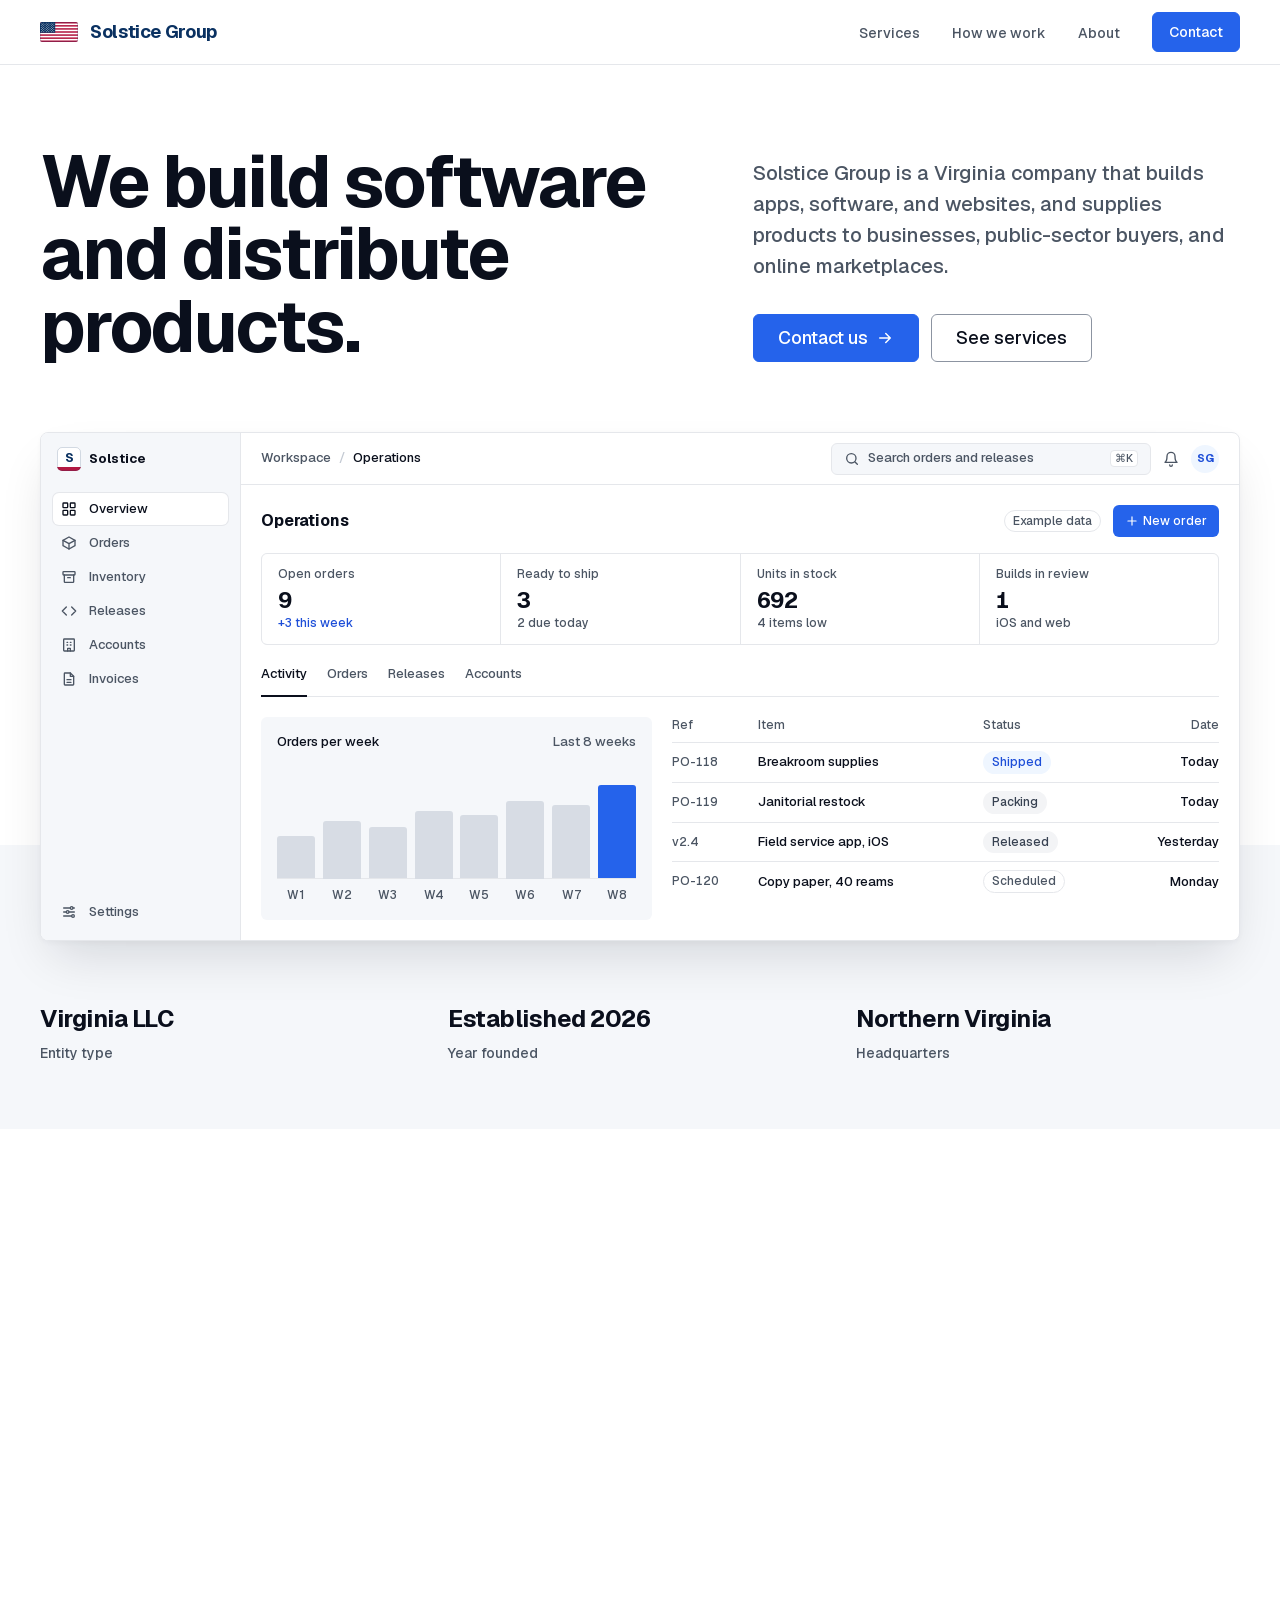
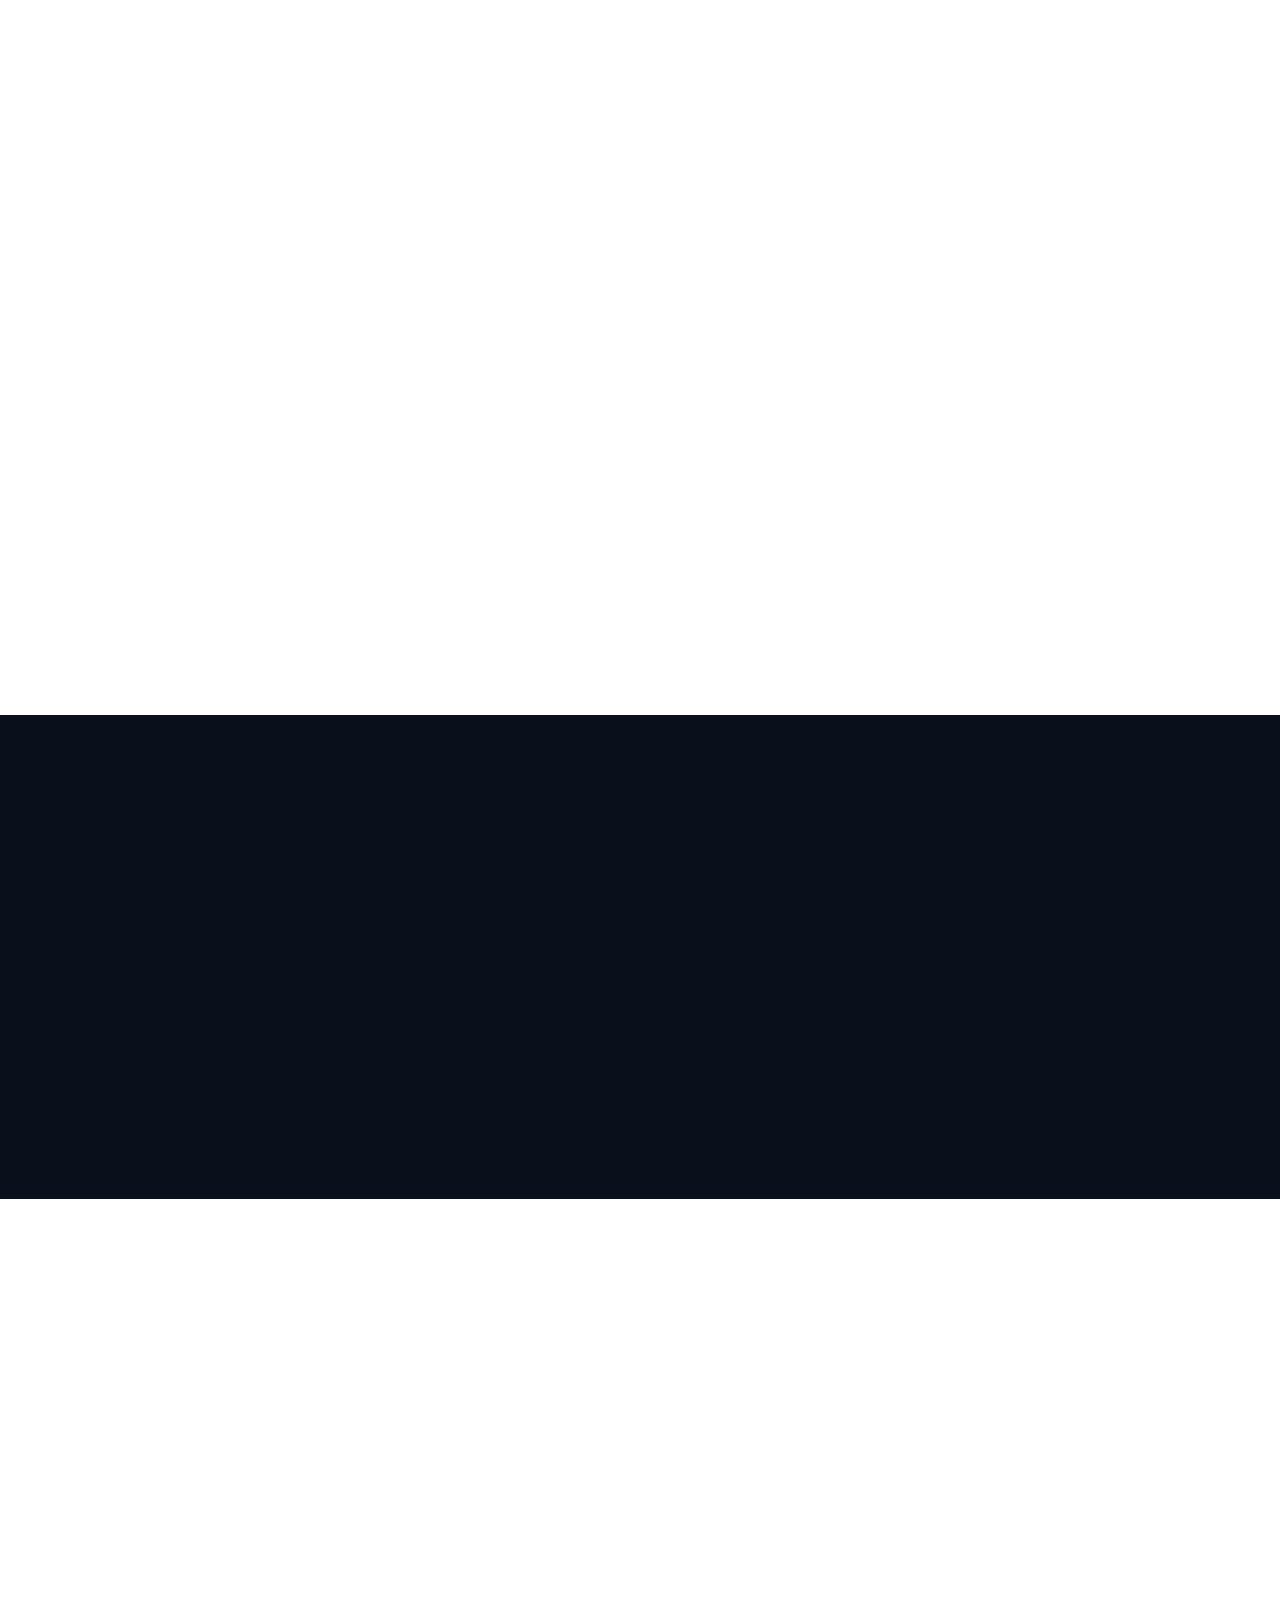
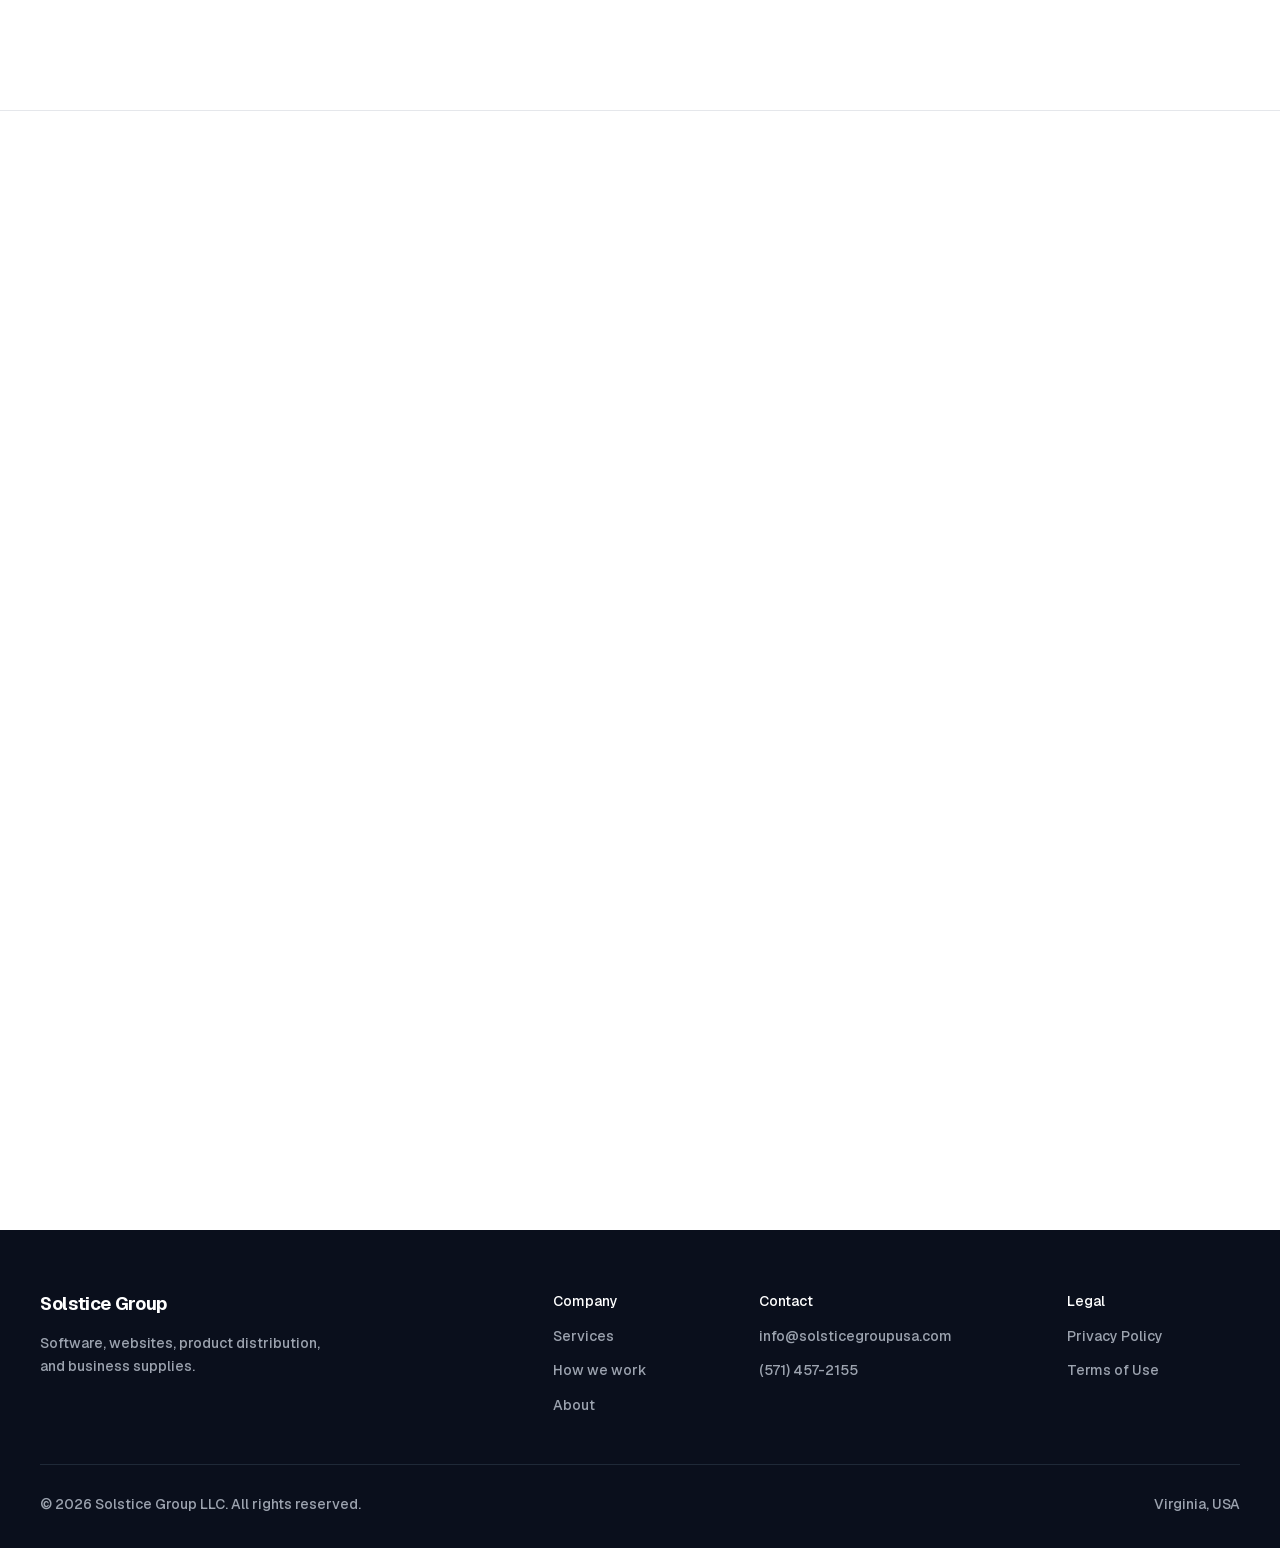
==== commit 5ec68c56: "Contact details, form delivery, American theme, hero motion - Phone (571) 457-2155 and Northern Virg" ====
--- a/index.html
+++ b/index.html
@@ -3,7 +3,7 @@
 <head>
   <meta charset="utf-8">
   <meta name="viewport" content="width=device-width, initial-scale=1">
-  <meta http-equiv="Content-Security-Policy" content="default-src 'self'; script-src 'self' 'sha256-qOhFsq0QMV2REqNwk5hGH5bZE9SkX6gt6yeyKdYPv+U='; style-src 'self'; img-src 'self' data:; font-src 'self'; connect-src 'self' https://formspree.io; form-action 'self' https://formspree.io mailto:; base-uri 'self'; object-src 'none'">
+  <meta http-equiv="Content-Security-Policy" content="default-src 'self'; script-src 'self' 'sha256-qOhFsq0QMV2REqNwk5hGH5bZE9SkX6gt6yeyKdYPv+U='; style-src 'self'; img-src 'self' data:; font-src 'self'; connect-src 'self' https://formsubmit.co; form-action 'self' https://formsubmit.co; base-uri 'self'; object-src 'none'">
   <meta name="referrer" content="strict-origin-when-cross-origin">
   <title>Solstice Group LLC | Software, Websites, and Product Distribution in Virginia</title>
   <meta name="description" content="Solstice Group LLC is a Virginia company that builds apps, software, and websites, and supplies products to businesses, online marketplaces, and public-sector buyers.">
@@ -46,6 +46,8 @@
     "url": "https://solsticegroupusa.com/",
     "logo": "https://solsticegroupusa.com/assets/apple-touch-icon.png",
     "email": "info@solsticegroupusa.com",
+    "telephone": "+1-571-457-2155",
+    "address": { "@type": "PostalAddress", "addressRegion": "VA", "addressCountry": "US" },
     "foundingDate": "2026",
     "foundingLocation": { "@type": "Place", "name": "Virginia, USA" },
     "areaServed": { "@type": "Country", "name": "United States" },
@@ -58,7 +60,7 @@
 
   <header class="site-header" id="top">
     <div class="container header-inner">
-      <a class="wordmark" href="#top" aria-label="Solstice Group, back to top">Solstice Group</a>
+      <a class="wordmark" href="#top" aria-label="Solstice Group, back to top"><svg class="wordmark-mark" viewBox="0 0 38 20" width="38" height="20" aria-hidden="true" focusable="false"><defs><clipPath id="flag-clip"><rect width="38" height="20" rx="2"/></clipPath></defs><g clip-path="url(#flag-clip)"><rect width="38" height="20" fill="#FFFFFF"/><g fill="#B31942"><rect y="0.000" width="38" height="1.538"/><rect y="3.077" width="38" height="1.538"/><rect y="6.154" width="38" height="1.538"/><rect y="9.231" width="38" height="1.538"/><rect y="12.308" width="38" height="1.538"/><rect y="15.385" width="38" height="1.538"/><rect y="18.462" width="38" height="1.538"/></g><rect width="15.20" height="10.769" fill="#0A3161"/><g fill="#FFFFFF"><polygon points="1.26,0.46 1.40,0.89 1.85,0.89 1.48,1.15 1.62,1.58 1.26,1.32 0.90,1.58 1.04,1.15 0.67,0.89 1.12,0.89"/><polygon points="3.78,0.46 3.92,0.89 4.37,0.89 4.00,1.15 4.14,1.58 3.78,1.32 3.42,1.58 3.56,1.15 3.19,0.89 3.64,0.89"/><polygon points="6.30,0.46 6.44,0.89 6.89,0.89 6.52,1.15 6.66,1.58 6.30,1.32 5.94,1.58 6.08,1.15 5.71,0.89 6.16,0.89"/><polygon points="8.82,0.46 8.96,0.89 9.41,0.89 9.04,1.15 9.18,1.58 8.82,1.32 8.46,1.58 8.60,1.15 8.23,0.89 8.68,0.89"/><polygon points="11.34,0.46 11.48,0.89 11.93,0.89 11.56,1.15 11.70,1.58 11.34,1.32 10.98,1.58 11.12,1.15 10.75,0.89 11.20,0.89"/><polygon points="13.86,0.46 14.00,0.89 14.45,0.89 14.08,1.15 14.22,1.58 13.86,1.32 13.50,1.58 13.64,1.15 13.27,0.89 13.72,0.89"/><polygon points="2.52,1.54 2.66,1.97 3.11,1.97 2.74,2.23 2.88,2.66 2.52,2.40 2.16,2.66 2.30,2.23 1.93,1.97 2.38,1.97"/><polygon points="5.04,1.54 5.18,1.97 5.63,1.97 5.26,2.23 5.40,2.66 5.04,2.40 4.68,2.66 4.82,2.23 4.45,1.97 4.90,1.97"/><polygon points="7.56,1.54 7.70,1.97 8.15,1.97 7.78,2.23 7.92,2.66 7.56,2.40 7.20,2.66 7.34,2.23 6.97,1.97 7.42,1.97"/><polygon points="10.08,1.54 10.22,1.97 10.67,1.97 10.30,2.23 10.44,2.66 10.08,2.40 9.72,2.66 9.86,2.23 9.49,1.97 9.94,1.97"/><polygon points="12.60,1.54 12.74,1.97 13.19,1.97 12.82,2.23 12.96,2.66 12.60,2.40 12.24,2.66 12.38,2.23 12.01,1.97 12.46,1.97"/><polygon points="1.26,2.62 1.40,3.05 1.85,3.05 1.48,3.31 1.62,3.74 1.26,3.48 0.90,3.74 1.04,3.31 0.67,3.05 1.12,3.05"/><polygon points="3.78,2.62 3.92,3.05 4.37,3.05 4.00,3.31 4.14,3.74 3.78,3.48 3.42,3.74 3.56,3.31 3.19,3.05 3.64,3.05"/><polygon points="6.30,2.62 6.44,3.05 6.89,3.05 6.52,3.31 6.66,3.74 6.30,3.48 5.94,3.74 6.08,3.31 5.71,3.05 6.16,3.05"/><polygon points="8.82,2.62 8.96,3.05 9.41,3.05 9.04,3.31 9.18,3.74 8.82,3.48 8.46,3.74 8.60,3.31 8.23,3.05 8.68,3.05"/><polygon points="11.34,2.62 11.48,3.05 11.93,3.05 11.56,3.31 11.70,3.74 11.34,3.48 10.98,3.74 11.12,3.31 10.75,3.05 11.20,3.05"/><polygon points="13.86,2.62 14.00,3.05 14.45,3.05 14.08,3.31 14.22,3.74 13.86,3.48 13.50,3.74 13.64,3.31 13.27,3.05 13.72,3.05"/><polygon points="2.52,3.70 2.66,4.13 3.11,4.13 2.74,4.39 2.88,4.82 2.52,4.56 2.16,4.82 2.30,4.39 1.93,4.13 2.38,4.13"/><polygon points="5.04,3.70 5.18,4.13 5.63,4.13 5.26,4.39 5.40,4.82 5.04,4.56 4.68,4.82 4.82,4.39 4.45,4.13 4.90,4.13"/><polygon points="7.56,3.70 7.70,4.13 8.15,4.13 7.78,4.39 7.92,4.82 7.56,4.56 7.20,4.82 7.34,4.39 6.97,4.13 7.42,4.13"/><polygon points="10.08,3.70 10.22,4.13 10.67,4.13 10.30,4.39 10.44,4.82 10.08,4.56 9.72,4.82 9.86,4.39 9.49,4.13 9.94,4.13"/><polygon points="12.60,3.70 12.74,4.13 13.19,4.13 12.82,4.39 12.96,4.82 12.60,4.56 12.24,4.82 12.38,4.39 12.01,4.13 12.46,4.13"/><polygon points="1.26,4.78 1.40,5.21 1.85,5.21 1.48,5.47 1.62,5.90 1.26,5.64 0.90,5.90 1.04,5.47 0.67,5.21 1.12,5.21"/><polygon points="3.78,4.78 3.92,5.21 4.37,5.21 4.00,5.47 4.14,5.90 3.78,5.64 3.42,5.90 3.56,5.47 3.19,5.21 3.64,5.21"/><polygon points="6.30,4.78 6.44,5.21 6.89,5.21 6.52,5.47 6.66,5.90 6.30,5.64 5.94,5.90 6.08,5.47 5.71,5.21 6.16,5.21"/><polygon points="8.82,4.78 8.96,5.21 9.41,5.21 9.04,5.47 9.18,5.90 8.82,5.64 8.46,5.90 8.60,5.47 8.23,5.21 8.68,5.21"/><polygon points="11.34,4.78 11.48,5.21 11.93,5.21 11.56,5.47 11.70,5.90 11.34,5.64 10.98,5.90 11.12,5.47 10.75,5.21 11.20,5.21"/><polygon points="13.86,4.78 14.00,5.21 14.45,5.21 14.08,5.47 14.22,5.90 13.86,5.64 13.50,5.90 13.64,5.47 13.27,5.21 13.72,5.21"/><polygon points="2.52,5.86 2.66,6.29 3.11,6.29 2.74,6.55 2.88,6.98 2.52,6.72 2.16,6.98 2.30,6.55 1.93,6.29 2.38,6.29"/><polygon points="5.04,5.86 5.18,6.29 5.63,6.29 5.26,6.55 5.40,6.98 5.04,6.72 4.68,6.98 4.82,6.55 4.45,6.29 4.90,6.29"/><polygon points="7.56,5.86 7.70,6.29 8.15,6.29 7.78,6.55 7.92,6.98 7.56,6.72 7.20,6.98 7.34,6.55 6.97,6.29 7.42,6.29"/><polygon points="10.08,5.86 10.22,6.29 10.67,6.29 10.30,6.55 10.44,6.98 10.08,6.72 9.72,6.98 9.86,6.55 9.49,6.29 9.94,6.29"/><polygon points="12.60,5.86 12.74,6.29 13.19,6.29 12.82,6.55 12.96,6.98 12.60,6.72 12.24,6.98 12.38,6.55 12.01,6.29 12.46,6.29"/><polygon points="1.26,6.94 1.40,7.37 1.85,7.37 1.48,7.63 1.62,8.06 1.26,7.80 0.90,8.06 1.04,7.63 0.67,7.37 1.12,7.37"/><polygon points="3.78,6.94 3.92,7.37 4.37,7.37 4.00,7.63 4.14,8.06 3.78,7.80 3.42,8.06 3.56,7.63 3.19,7.37 3.64,7.37"/><polygon points="6.30,6.94 6.44,7.37 6.89,7.37 6.52,7.63 6.66,8.06 6.30,7.80 5.94,8.06 6.08,7.63 5.71,7.37 6.16,7.37"/><polygon points="8.82,6.94 8.96,7.37 9.41,7.37 9.04,7.63 9.18,8.06 8.82,7.80 8.46,8.06 8.60,7.63 8.23,7.37 8.68,7.37"/><polygon points="11.34,6.94 11.48,7.37 11.93,7.37 11.56,7.63 11.70,8.06 11.34,7.80 10.98,8.06 11.12,7.63 10.75,7.37 11.20,7.37"/><polygon points="13.86,6.94 14.00,7.37 14.45,7.37 14.08,7.63 14.22,8.06 13.86,7.80 13.50,8.06 13.64,7.63 13.27,7.37 13.72,7.37"/><polygon points="2.52,8.02 2.66,8.45 3.11,8.45 2.74,8.71 2.88,9.14 2.52,8.88 2.16,9.14 2.30,8.71 1.93,8.45 2.38,8.45"/><polygon points="5.04,8.02 5.18,8.45 5.63,8.45 5.26,8.71 5.40,9.14 5.04,8.88 4.68,9.14 4.82,8.71 4.45,8.45 4.90,8.45"/><polygon points="7.56,8.02 7.70,8.45 8.15,8.45 7.78,8.71 7.92,9.14 7.56,8.88 7.20,9.14 7.34,8.71 6.97,8.45 7.42,8.45"/><polygon points="10.08,8.02 10.22,8.45 10.67,8.45 10.30,8.71 10.44,9.14 10.08,8.88 9.72,9.14 9.86,8.71 9.49,8.45 9.94,8.45"/><polygon points="12.60,8.02 12.74,8.45 13.19,8.45 12.82,8.71 12.96,9.14 12.60,8.88 12.24,9.14 12.38,8.71 12.01,8.45 12.46,8.45"/><polygon points="1.26,9.10 1.40,9.53 1.85,9.53 1.48,9.79 1.62,10.22 1.26,9.96 0.90,10.22 1.04,9.79 0.67,9.53 1.12,9.53"/><polygon points="3.78,9.10 3.92,9.53 4.37,9.53 4.00,9.79 4.14,10.22 3.78,9.96 3.42,10.22 3.56,9.79 3.19,9.53 3.64,9.53"/><polygon points="6.30,9.10 6.44,9.53 6.89,9.53 6.52,9.79 6.66,10.22 6.30,9.96 5.94,10.22 6.08,9.79 5.71,9.53 6.16,9.53"/><polygon points="8.82,9.10 8.96,9.53 9.41,9.53 9.04,9.79 9.18,10.22 8.82,9.96 8.46,10.22 8.60,9.79 8.23,9.53 8.68,9.53"/><polygon points="11.34,9.10 11.48,9.53 11.93,9.53 11.56,9.79 11.70,10.22 11.34,9.96 10.98,10.22 11.12,9.79 10.75,9.53 11.20,9.53"/><polygon points="13.86,9.10 14.00,9.53 14.45,9.53 14.08,9.79 14.22,10.22 13.86,9.96 13.50,10.22 13.64,9.79 13.27,9.53 13.72,9.53"/></g></g><rect x="0.5" y="0.5" width="37" height="19" rx="1.5" fill="none" stroke="#0A3161" stroke-opacity="0.2"/></svg><span class="wordmark-text">Solstice Group</span></a>
 
       <nav class="site-nav" id="site-nav" aria-label="Primary">
         <ul>
@@ -99,7 +101,7 @@
           <div class="console" role="img" aria-label="Illustration of an operations dashboard with example orders, inventory, and app releases.">
             <div class="app" aria-hidden="true">
               <div class="app-side">
-                <div class="app-brand"><span class="app-mark">S</span><span class="app-label">Solstice</span></div>
+                <div class="app-brand"><span class="app-mark"><svg viewBox="0 0 24 24" width="24" height="24"><defs><clipPath id="app-mark-clip"><rect width="24" height="24" rx="5"/></clipPath></defs><g clip-path="url(#app-mark-clip)"><rect width="24" height="24" fill="#FFFFFF"/><rect y="20" width="24" height="4" fill="#B31942"/><text x="12" y="15.4" text-anchor="middle" font-size="13" font-weight="700" fill="#0A3161">S</text></g><rect x="0.5" y="0.5" width="23" height="23" rx="4.5" fill="none" stroke="#0A3161" stroke-opacity="0.18"/></svg></span><span class="app-label">Solstice</span></div>
                 <ul class="app-nav">
                   <li class="is-active"><svg viewBox="0 0 24 24" fill="none" stroke="currentColor" stroke-width="2" stroke-linecap="round" stroke-linejoin="round"><rect x="3" y="3" width="7" height="7" rx="1"/><rect x="14" y="3" width="7" height="7" rx="1"/><rect x="3" y="14" width="7" height="7" rx="1"/><rect x="14" y="14" width="7" height="7" rx="1"/></svg><span class="app-label">Overview</span></li>
                   <li><svg viewBox="0 0 24 24" fill="none" stroke="currentColor" stroke-width="2" stroke-linecap="round" stroke-linejoin="round"><path d="M21 8 12 3 3 8v8l9 5 9-5z"/><path d="m3 8 9 5 9-5M12 13v8"/></svg><span class="app-label">Orders</span></li>
@@ -277,7 +279,9 @@
         </div>
 
         <div class="form-panel">
-          <form id="contact-form" action="mailto:info@solsticegroupusa.com" method="post" enctype="text/plain" novalidate>
+          <form id="contact-form" action="https://formsubmit.co/info@solsticegroupusa.com" method="post" novalidate>
+            <input type="hidden" name="_subject" value="Website inquiry">
+            <input type="hidden" name="_template" value="table">
             <div class="form-grid">
               <div class="field">
                 <label for="name">Name</label>
@@ -318,7 +322,7 @@
               </div>
               <div class="honeypot" aria-hidden="true">
                 <label for="website">Leave this field empty</label>
-                <input id="website" name="_gotcha" type="text" tabindex="-1" autocomplete="off">
+                <input id="website" name="_honey" type="text" tabindex="-1" autocomplete="off">
               </div>
             </div>
 
@@ -336,13 +340,13 @@
               <dt>Email</dt>
               <dd><a href="mailto:info@solsticegroupusa.com">info@solsticegroupusa.com</a></dd>
             </div>
-            <div data-site-row="publicPhone" hidden>
+            <div>
               <dt>Phone</dt>
-              <dd data-site="publicPhone"></dd>
-            </div>
-            <div data-site-row="mailingAddress" hidden>
-              <dt>Mailing address</dt>
-              <dd data-site="mailingAddress"></dd>
+              <dd><a href="tel:+15714572155">(571) 457-2155</a></dd>
+            </div>
+            <div>
+              <dt>Location</dt>
+              <dd>Northern Virginia</dd>
             </div>
             <div>
               <dt>Business hours</dt>
@@ -373,8 +377,7 @@
           <h2 class="footer-heading">Contact</h2>
           <ul class="footer-list">
             <li><a href="mailto:info@solsticegroupusa.com">info@solsticegroupusa.com</a></li>
-            <li data-site-row="publicPhone" hidden><span data-site="publicPhone"></span></li>
-            <li data-site-row="mailingAddress" hidden><span data-site="mailingAddress"></span></li>
+            <li><a href="tel:+15714572155">(571) 457-2155</a></li>
           </ul>
         </div>
         <div>
--- a/css/styles.css
+++ b/css/styles.css
@@ -313,6 +313,25 @@
   color: var(--text);
 }
 
+/* Header wordmark: flag mark and Old Glory Blue lettering. Header only; the footer keeps the plain wordmark. */
+.site-header .wordmark {
+  display: inline-flex;
+  align-items: center;
+  gap: 0.75rem;
+  color: #0A3161;
+}
+
+.site-header .wordmark:hover {
+  color: #0A3161;
+}
+
+.wordmark-mark {
+  flex: none;
+  display: block;
+  width: 2.375rem;
+  height: 1.25rem;
+}
+
 .site-nav {
   margin-left: auto;
 }
@@ -341,6 +360,32 @@
   display: flex;
   align-items: center;
   gap: 0.5rem;
+}
+
+/* Small phones (under 360 px): tighten the header so the flag, name and buttons fit. */
+@media (max-width: 22.4375rem) {
+  .header-inner {
+    gap: 1rem;
+  }
+
+  .header-inner.container {
+    gap: 0.75rem;
+    padding-inline: 0.75rem;
+  }
+
+  .site-header .wordmark {
+    gap: 0.5rem;
+    font-size: 1rem;
+  }
+
+  .wordmark-mark {
+    width: 1.875rem;
+    height: 1rem;
+  }
+
+  .header-actions .button--sm {
+    padding-inline: 0.75rem;
+  }
 }
 
 .nav-toggle {
@@ -487,10 +532,6 @@
   .js .hero-copy {
     animation: fade-up 360ms ease-out both;
   }
-
-  .js .hero-visual {
-    animation: fade-up 400ms 80ms ease-out both;
-  }
 }
 
 @keyframes fade-up {
@@ -505,10 +546,6 @@
 }
 
 /* Hero product illustration: an app frame built in HTML and CSS. */
-.hero-visual {
-  perspective: 2400px;
-}
-
 .console {
   overflow: hidden;
   background: var(--bg);
@@ -518,13 +555,6 @@
   color: var(--text);
   font-size: 0.8125rem;
   line-height: 1.4;
-  transform: rotateY(-4deg) scale(0.98);
-  transform-origin: left center;
-  transition: transform 400ms ease;
-}
-
-.console:hover {
-  transform: none;
 }
 
 .console svg {
@@ -595,17 +625,19 @@
   font-weight: 700;
 }
 
+/* App mark in the flag's colors: white tile, Old Glory Blue S, Old Glory Red band at the base. */
 .app-mark {
-  display: grid;
+  display: block;
   flex: none;
-  place-items: center;
   width: 1.5rem;
   height: 1.5rem;
-  background: var(--dark);
-  border-radius: 5px;
-  color: #FFFFFF;
-  font-size: 0.8125rem;
-  font-weight: 700;
+}
+
+.console .app-mark svg {
+  display: block;
+  width: 100%;
+  height: 100%;
+  font-family: inherit;
 }
 
 .app-nav {
@@ -973,6 +1005,87 @@
   background: var(--bg);
   border-color: var(--border);
   color: var(--text-2);
+}
+
+/* Hero dashboard motion. The frame settles in, the numbers, chart and orders
+   fill in once in reading order, then one order ships (see js/main.js).
+   Transform and opacity only. With reduced motion the dashboard is shown finished. */
+@media (prefers-reduced-motion: no-preference) {
+  .js .console {
+    animation: console-in 720ms 120ms cubic-bezier(0.16, 1, 0.3, 1) both;
+  }
+
+  .js .kpi {
+    animation: rise-in 520ms cubic-bezier(0.16, 1, 0.3, 1) both;
+  }
+
+  .js .kpi:nth-child(1) { animation-delay: 320ms; }
+  .js .kpi:nth-child(2) { animation-delay: 390ms; }
+  .js .kpi:nth-child(3) { animation-delay: 460ms; }
+  .js .kpi:nth-child(4) { animation-delay: 530ms; }
+
+  .js .bars span {
+    transform-origin: bottom;
+    animation: bar-grow 680ms cubic-bezier(0.16, 1, 0.3, 1) both;
+  }
+
+  .js .bars span:nth-child(1) { animation-delay: 520ms; }
+  .js .bars span:nth-child(2) { animation-delay: 565ms; }
+  .js .bars span:nth-child(3) { animation-delay: 610ms; }
+  .js .bars span:nth-child(4) { animation-delay: 655ms; }
+  .js .bars span:nth-child(5) { animation-delay: 700ms; }
+  .js .bars span:nth-child(6) { animation-delay: 745ms; }
+  .js .bars span:nth-child(7) { animation-delay: 790ms; }
+  .js .bars span:nth-child(8) { animation-delay: 880ms; }
+
+  .js .console-table tbody tr {
+    animation: rise-in 480ms cubic-bezier(0.16, 1, 0.3, 1) both;
+  }
+
+  .js .console-table tbody tr:nth-child(1) { animation-delay: 720ms; }
+  .js .console-table tbody tr:nth-child(2) { animation-delay: 780ms; }
+  .js .console-table tbody tr:nth-child(3) { animation-delay: 840ms; }
+  .js .console-table tbody tr:nth-child(4) { animation-delay: 900ms; }
+
+  .console .pill {
+    transition: opacity 160ms ease, transform 160ms ease;
+  }
+
+  .console .pill.is-swapping {
+    opacity: 0;
+    transform: translateY(-4px);
+  }
+}
+
+@keyframes console-in {
+  from {
+    opacity: 0;
+    transform: translateY(24px) scale(0.98);
+  }
+  to {
+    opacity: 1;
+    transform: none;
+  }
+}
+
+@keyframes rise-in {
+  from {
+    opacity: 0;
+    transform: translateY(8px);
+  }
+  to {
+    opacity: 1;
+    transform: none;
+  }
+}
+
+@keyframes bar-grow {
+  from {
+    transform: scaleY(0);
+  }
+  to {
+    transform: scaleY(1);
+  }
 }
 
 @media (max-width: 30rem) {
@@ -1462,8 +1575,17 @@
     gap: 2rem;
   }
 
-  .footer-grid > :nth-child(1) { grid-column: span 6; }
-  .footer-grid > :nth-child(n + 2) { grid-column: span 2; }
+  /* Tablet: brand on its own row, three equal link columns. */
+  .footer-grid > :nth-child(1) { grid-column: span 12; }
+  .footer-grid > :nth-child(n + 2) { grid-column: span 4; }
+}
+
+@media (min-width: 64rem) {
+  /* Desktop: the Contact column is wider so the email address fits on one line. */
+  .footer-grid > :nth-child(1) { grid-column: span 5; }
+  .footer-grid > :nth-child(2) { grid-column: span 2; }
+  .footer-grid > :nth-child(3) { grid-column: span 3; }
+  .footer-grid > :nth-child(4) { grid-column: span 2; }
 }
 
 .footer-about {
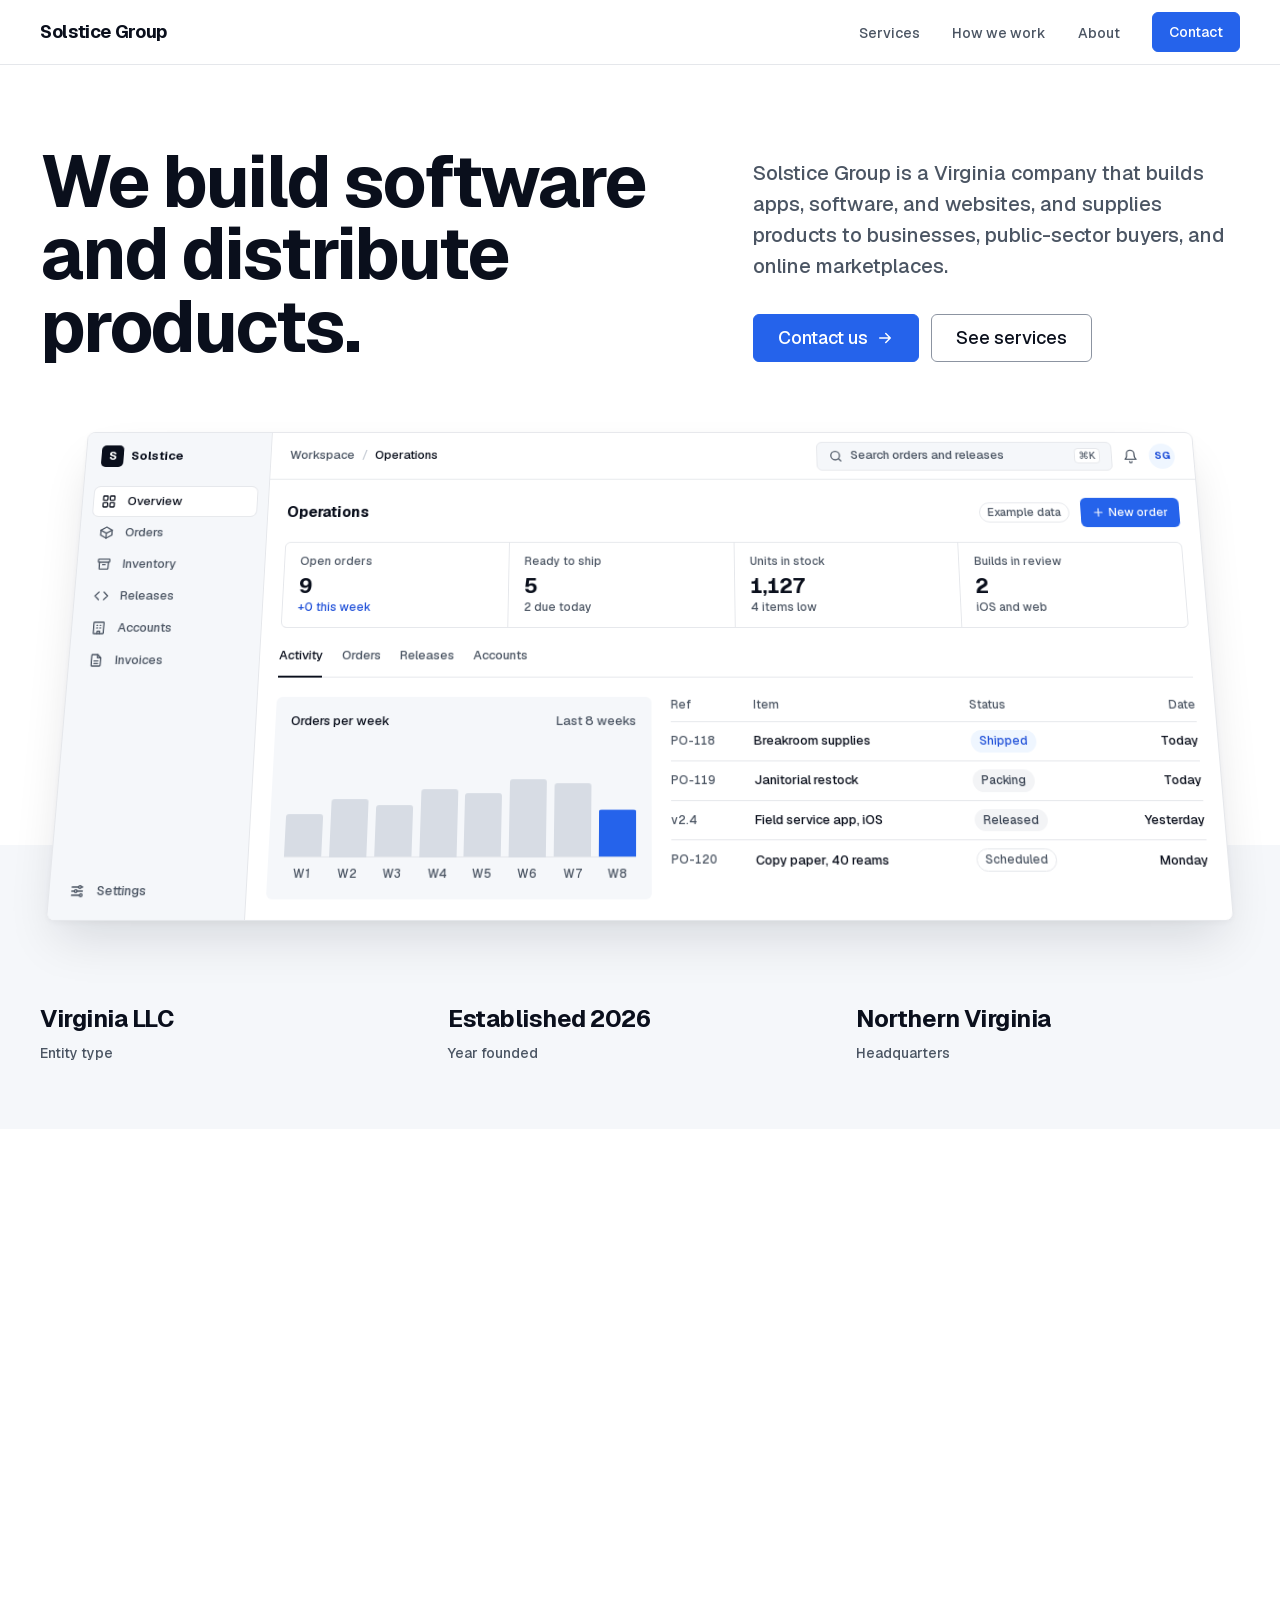
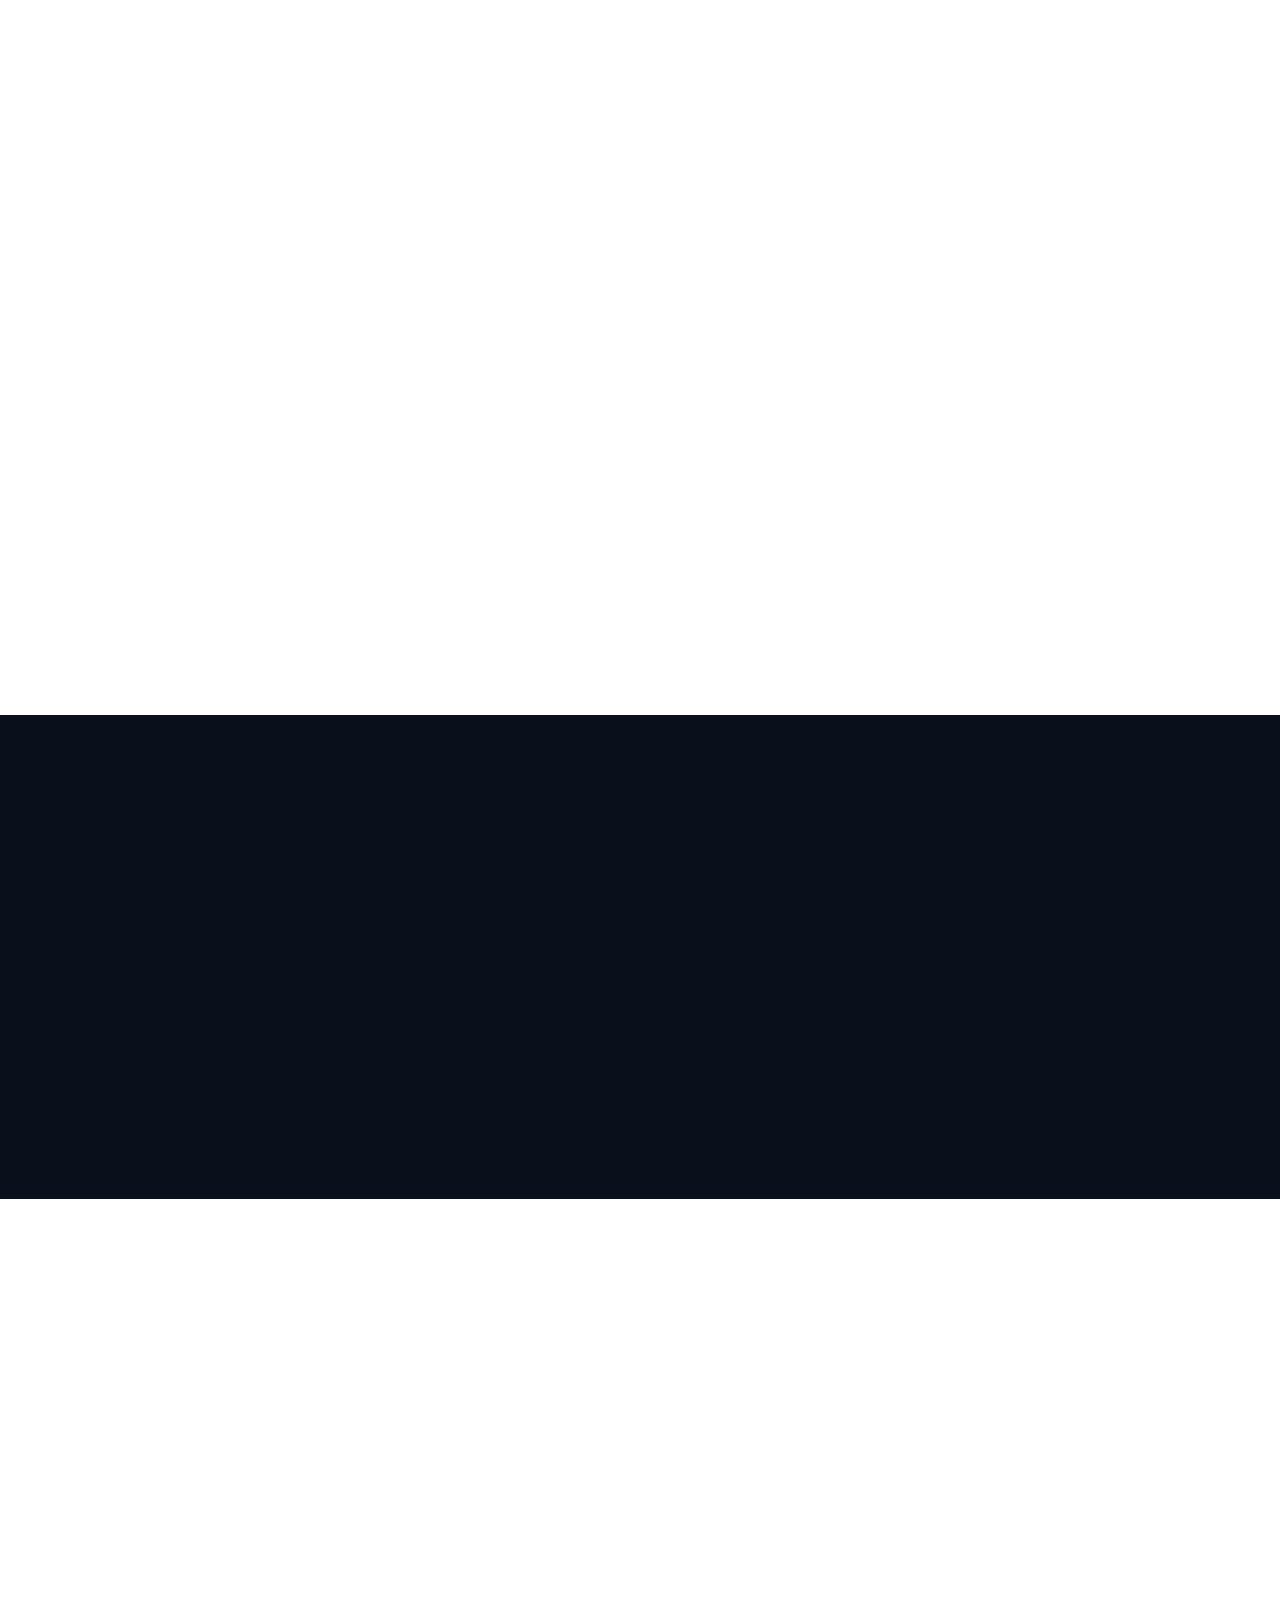
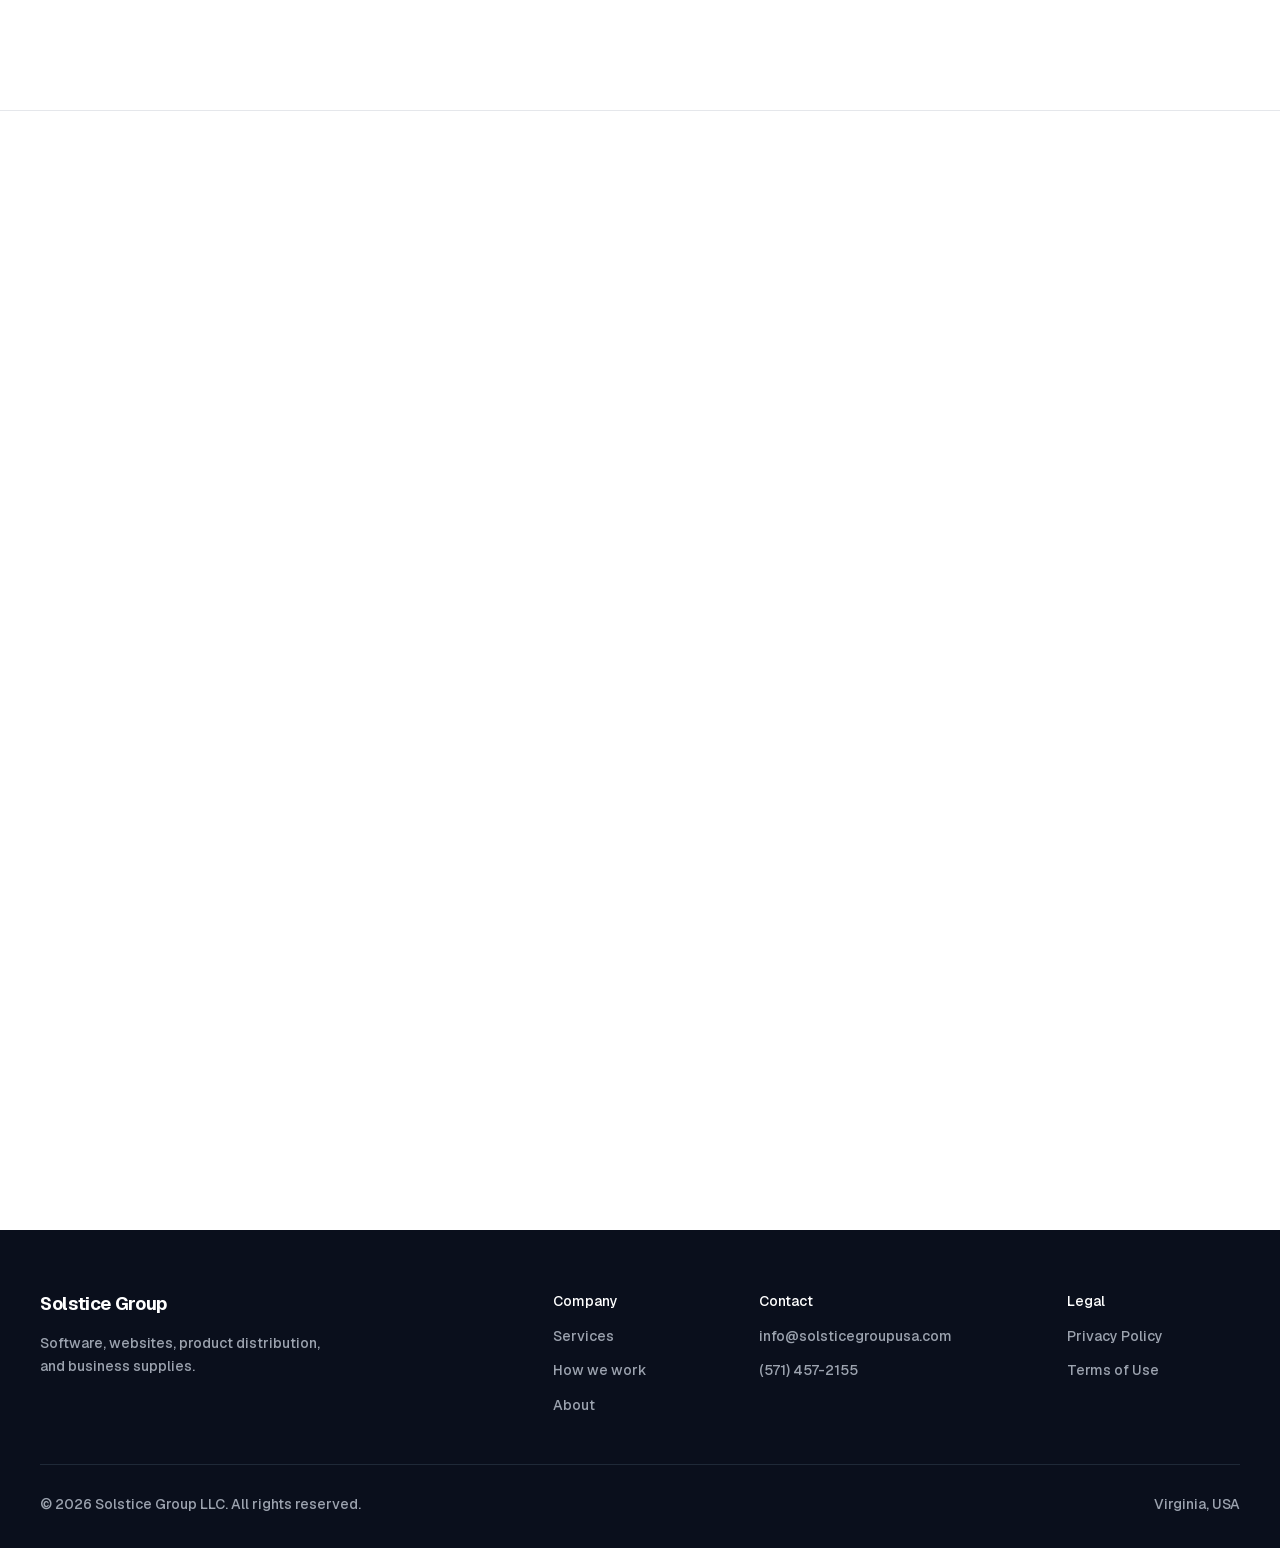
==== commit 00906cb2: "Own contact form handler, neutral brand, scroll-driven dashboard - Contact form posts to our own Goo" ====
--- a/index.html
+++ b/index.html
@@ -3,7 +3,7 @@
 <head>
   <meta charset="utf-8">
   <meta name="viewport" content="width=device-width, initial-scale=1">
-  <meta http-equiv="Content-Security-Policy" content="default-src 'self'; script-src 'self' 'sha256-qOhFsq0QMV2REqNwk5hGH5bZE9SkX6gt6yeyKdYPv+U='; style-src 'self'; img-src 'self' data:; font-src 'self'; connect-src 'self' https://formsubmit.co; form-action 'self' https://formsubmit.co; base-uri 'self'; object-src 'none'">
+  <meta http-equiv="Content-Security-Policy" content="default-src 'self'; script-src 'self' 'sha256-qOhFsq0QMV2REqNwk5hGH5bZE9SkX6gt6yeyKdYPv+U='; style-src 'self'; img-src 'self' data:; font-src 'self'; connect-src 'self' https://script.google.com https://script.googleusercontent.com; form-action 'self' mailto:; base-uri 'self'; object-src 'none'">
   <meta name="referrer" content="strict-origin-when-cross-origin">
   <title>Solstice Group LLC | Software, Websites, and Product Distribution in Virginia</title>
   <meta name="description" content="Solstice Group LLC is a Virginia company that builds apps, software, and websites, and supplies products to businesses, online marketplaces, and public-sector buyers.">
@@ -60,7 +60,7 @@
 
   <header class="site-header" id="top">
     <div class="container header-inner">
-      <a class="wordmark" href="#top" aria-label="Solstice Group, back to top"><svg class="wordmark-mark" viewBox="0 0 38 20" width="38" height="20" aria-hidden="true" focusable="false"><defs><clipPath id="flag-clip"><rect width="38" height="20" rx="2"/></clipPath></defs><g clip-path="url(#flag-clip)"><rect width="38" height="20" fill="#FFFFFF"/><g fill="#B31942"><rect y="0.000" width="38" height="1.538"/><rect y="3.077" width="38" height="1.538"/><rect y="6.154" width="38" height="1.538"/><rect y="9.231" width="38" height="1.538"/><rect y="12.308" width="38" height="1.538"/><rect y="15.385" width="38" height="1.538"/><rect y="18.462" width="38" height="1.538"/></g><rect width="15.20" height="10.769" fill="#0A3161"/><g fill="#FFFFFF"><polygon points="1.26,0.46 1.40,0.89 1.85,0.89 1.48,1.15 1.62,1.58 1.26,1.32 0.90,1.58 1.04,1.15 0.67,0.89 1.12,0.89"/><polygon points="3.78,0.46 3.92,0.89 4.37,0.89 4.00,1.15 4.14,1.58 3.78,1.32 3.42,1.58 3.56,1.15 3.19,0.89 3.64,0.89"/><polygon points="6.30,0.46 6.44,0.89 6.89,0.89 6.52,1.15 6.66,1.58 6.30,1.32 5.94,1.58 6.08,1.15 5.71,0.89 6.16,0.89"/><polygon points="8.82,0.46 8.96,0.89 9.41,0.89 9.04,1.15 9.18,1.58 8.82,1.32 8.46,1.58 8.60,1.15 8.23,0.89 8.68,0.89"/><polygon points="11.34,0.46 11.48,0.89 11.93,0.89 11.56,1.15 11.70,1.58 11.34,1.32 10.98,1.58 11.12,1.15 10.75,0.89 11.20,0.89"/><polygon points="13.86,0.46 14.00,0.89 14.45,0.89 14.08,1.15 14.22,1.58 13.86,1.32 13.50,1.58 13.64,1.15 13.27,0.89 13.72,0.89"/><polygon points="2.52,1.54 2.66,1.97 3.11,1.97 2.74,2.23 2.88,2.66 2.52,2.40 2.16,2.66 2.30,2.23 1.93,1.97 2.38,1.97"/><polygon points="5.04,1.54 5.18,1.97 5.63,1.97 5.26,2.23 5.40,2.66 5.04,2.40 4.68,2.66 4.82,2.23 4.45,1.97 4.90,1.97"/><polygon points="7.56,1.54 7.70,1.97 8.15,1.97 7.78,2.23 7.92,2.66 7.56,2.40 7.20,2.66 7.34,2.23 6.97,1.97 7.42,1.97"/><polygon points="10.08,1.54 10.22,1.97 10.67,1.97 10.30,2.23 10.44,2.66 10.08,2.40 9.72,2.66 9.86,2.23 9.49,1.97 9.94,1.97"/><polygon points="12.60,1.54 12.74,1.97 13.19,1.97 12.82,2.23 12.96,2.66 12.60,2.40 12.24,2.66 12.38,2.23 12.01,1.97 12.46,1.97"/><polygon points="1.26,2.62 1.40,3.05 1.85,3.05 1.48,3.31 1.62,3.74 1.26,3.48 0.90,3.74 1.04,3.31 0.67,3.05 1.12,3.05"/><polygon points="3.78,2.62 3.92,3.05 4.37,3.05 4.00,3.31 4.14,3.74 3.78,3.48 3.42,3.74 3.56,3.31 3.19,3.05 3.64,3.05"/><polygon points="6.30,2.62 6.44,3.05 6.89,3.05 6.52,3.31 6.66,3.74 6.30,3.48 5.94,3.74 6.08,3.31 5.71,3.05 6.16,3.05"/><polygon points="8.82,2.62 8.96,3.05 9.41,3.05 9.04,3.31 9.18,3.74 8.82,3.48 8.46,3.74 8.60,3.31 8.23,3.05 8.68,3.05"/><polygon points="11.34,2.62 11.48,3.05 11.93,3.05 11.56,3.31 11.70,3.74 11.34,3.48 10.98,3.74 11.12,3.31 10.75,3.05 11.20,3.05"/><polygon points="13.86,2.62 14.00,3.05 14.45,3.05 14.08,3.31 14.22,3.74 13.86,3.48 13.50,3.74 13.64,3.31 13.27,3.05 13.72,3.05"/><polygon points="2.52,3.70 2.66,4.13 3.11,4.13 2.74,4.39 2.88,4.82 2.52,4.56 2.16,4.82 2.30,4.39 1.93,4.13 2.38,4.13"/><polygon points="5.04,3.70 5.18,4.13 5.63,4.13 5.26,4.39 5.40,4.82 5.04,4.56 4.68,4.82 4.82,4.39 4.45,4.13 4.90,4.13"/><polygon points="7.56,3.70 7.70,4.13 8.15,4.13 7.78,4.39 7.92,4.82 7.56,4.56 7.20,4.82 7.34,4.39 6.97,4.13 7.42,4.13"/><polygon points="10.08,3.70 10.22,4.13 10.67,4.13 10.30,4.39 10.44,4.82 10.08,4.56 9.72,4.82 9.86,4.39 9.49,4.13 9.94,4.13"/><polygon points="12.60,3.70 12.74,4.13 13.19,4.13 12.82,4.39 12.96,4.82 12.60,4.56 12.24,4.82 12.38,4.39 12.01,4.13 12.46,4.13"/><polygon points="1.26,4.78 1.40,5.21 1.85,5.21 1.48,5.47 1.62,5.90 1.26,5.64 0.90,5.90 1.04,5.47 0.67,5.21 1.12,5.21"/><polygon points="3.78,4.78 3.92,5.21 4.37,5.21 4.00,5.47 4.14,5.90 3.78,5.64 3.42,5.90 3.56,5.47 3.19,5.21 3.64,5.21"/><polygon points="6.30,4.78 6.44,5.21 6.89,5.21 6.52,5.47 6.66,5.90 6.30,5.64 5.94,5.90 6.08,5.47 5.71,5.21 6.16,5.21"/><polygon points="8.82,4.78 8.96,5.21 9.41,5.21 9.04,5.47 9.18,5.90 8.82,5.64 8.46,5.90 8.60,5.47 8.23,5.21 8.68,5.21"/><polygon points="11.34,4.78 11.48,5.21 11.93,5.21 11.56,5.47 11.70,5.90 11.34,5.64 10.98,5.90 11.12,5.47 10.75,5.21 11.20,5.21"/><polygon points="13.86,4.78 14.00,5.21 14.45,5.21 14.08,5.47 14.22,5.90 13.86,5.64 13.50,5.90 13.64,5.47 13.27,5.21 13.72,5.21"/><polygon points="2.52,5.86 2.66,6.29 3.11,6.29 2.74,6.55 2.88,6.98 2.52,6.72 2.16,6.98 2.30,6.55 1.93,6.29 2.38,6.29"/><polygon points="5.04,5.86 5.18,6.29 5.63,6.29 5.26,6.55 5.40,6.98 5.04,6.72 4.68,6.98 4.82,6.55 4.45,6.29 4.90,6.29"/><polygon points="7.56,5.86 7.70,6.29 8.15,6.29 7.78,6.55 7.92,6.98 7.56,6.72 7.20,6.98 7.34,6.55 6.97,6.29 7.42,6.29"/><polygon points="10.08,5.86 10.22,6.29 10.67,6.29 10.30,6.55 10.44,6.98 10.08,6.72 9.72,6.98 9.86,6.55 9.49,6.29 9.94,6.29"/><polygon points="12.60,5.86 12.74,6.29 13.19,6.29 12.82,6.55 12.96,6.98 12.60,6.72 12.24,6.98 12.38,6.55 12.01,6.29 12.46,6.29"/><polygon points="1.26,6.94 1.40,7.37 1.85,7.37 1.48,7.63 1.62,8.06 1.26,7.80 0.90,8.06 1.04,7.63 0.67,7.37 1.12,7.37"/><polygon points="3.78,6.94 3.92,7.37 4.37,7.37 4.00,7.63 4.14,8.06 3.78,7.80 3.42,8.06 3.56,7.63 3.19,7.37 3.64,7.37"/><polygon points="6.30,6.94 6.44,7.37 6.89,7.37 6.52,7.63 6.66,8.06 6.30,7.80 5.94,8.06 6.08,7.63 5.71,7.37 6.16,7.37"/><polygon points="8.82,6.94 8.96,7.37 9.41,7.37 9.04,7.63 9.18,8.06 8.82,7.80 8.46,8.06 8.60,7.63 8.23,7.37 8.68,7.37"/><polygon points="11.34,6.94 11.48,7.37 11.93,7.37 11.56,7.63 11.70,8.06 11.34,7.80 10.98,8.06 11.12,7.63 10.75,7.37 11.20,7.37"/><polygon points="13.86,6.94 14.00,7.37 14.45,7.37 14.08,7.63 14.22,8.06 13.86,7.80 13.50,8.06 13.64,7.63 13.27,7.37 13.72,7.37"/><polygon points="2.52,8.02 2.66,8.45 3.11,8.45 2.74,8.71 2.88,9.14 2.52,8.88 2.16,9.14 2.30,8.71 1.93,8.45 2.38,8.45"/><polygon points="5.04,8.02 5.18,8.45 5.63,8.45 5.26,8.71 5.40,9.14 5.04,8.88 4.68,9.14 4.82,8.71 4.45,8.45 4.90,8.45"/><polygon points="7.56,8.02 7.70,8.45 8.15,8.45 7.78,8.71 7.92,9.14 7.56,8.88 7.20,9.14 7.34,8.71 6.97,8.45 7.42,8.45"/><polygon points="10.08,8.02 10.22,8.45 10.67,8.45 10.30,8.71 10.44,9.14 10.08,8.88 9.72,9.14 9.86,8.71 9.49,8.45 9.94,8.45"/><polygon points="12.60,8.02 12.74,8.45 13.19,8.45 12.82,8.71 12.96,9.14 12.60,8.88 12.24,9.14 12.38,8.71 12.01,8.45 12.46,8.45"/><polygon points="1.26,9.10 1.40,9.53 1.85,9.53 1.48,9.79 1.62,10.22 1.26,9.96 0.90,10.22 1.04,9.79 0.67,9.53 1.12,9.53"/><polygon points="3.78,9.10 3.92,9.53 4.37,9.53 4.00,9.79 4.14,10.22 3.78,9.96 3.42,10.22 3.56,9.79 3.19,9.53 3.64,9.53"/><polygon points="6.30,9.10 6.44,9.53 6.89,9.53 6.52,9.79 6.66,10.22 6.30,9.96 5.94,10.22 6.08,9.79 5.71,9.53 6.16,9.53"/><polygon points="8.82,9.10 8.96,9.53 9.41,9.53 9.04,9.79 9.18,10.22 8.82,9.96 8.46,10.22 8.60,9.79 8.23,9.53 8.68,9.53"/><polygon points="11.34,9.10 11.48,9.53 11.93,9.53 11.56,9.79 11.70,10.22 11.34,9.96 10.98,10.22 11.12,9.79 10.75,9.53 11.20,9.53"/><polygon points="13.86,9.10 14.00,9.53 14.45,9.53 14.08,9.79 14.22,10.22 13.86,9.96 13.50,10.22 13.64,9.79 13.27,9.53 13.72,9.53"/></g></g><rect x="0.5" y="0.5" width="37" height="19" rx="1.5" fill="none" stroke="#0A3161" stroke-opacity="0.2"/></svg><span class="wordmark-text">Solstice Group</span></a>
+      <a class="wordmark" href="#top" aria-label="Solstice Group, back to top">Solstice Group</a>
 
       <nav class="site-nav" id="site-nav" aria-label="Primary">
         <ul>
@@ -101,7 +101,7 @@
           <div class="console" role="img" aria-label="Illustration of an operations dashboard with example orders, inventory, and app releases.">
             <div class="app" aria-hidden="true">
               <div class="app-side">
-                <div class="app-brand"><span class="app-mark"><svg viewBox="0 0 24 24" width="24" height="24"><defs><clipPath id="app-mark-clip"><rect width="24" height="24" rx="5"/></clipPath></defs><g clip-path="url(#app-mark-clip)"><rect width="24" height="24" fill="#FFFFFF"/><rect y="20" width="24" height="4" fill="#B31942"/><text x="12" y="15.4" text-anchor="middle" font-size="13" font-weight="700" fill="#0A3161">S</text></g><rect x="0.5" y="0.5" width="23" height="23" rx="4.5" fill="none" stroke="#0A3161" stroke-opacity="0.18"/></svg></span><span class="app-label">Solstice</span></div>
+                <div class="app-brand"><span class="app-mark">S</span><span class="app-label">Solstice</span></div>
                 <ul class="app-nav">
                   <li class="is-active"><svg viewBox="0 0 24 24" fill="none" stroke="currentColor" stroke-width="2" stroke-linecap="round" stroke-linejoin="round"><rect x="3" y="3" width="7" height="7" rx="1"/><rect x="14" y="3" width="7" height="7" rx="1"/><rect x="3" y="14" width="7" height="7" rx="1"/><rect x="14" y="14" width="7" height="7" rx="1"/></svg><span class="app-label">Overview</span></li>
                   <li><svg viewBox="0 0 24 24" fill="none" stroke="currentColor" stroke-width="2" stroke-linecap="round" stroke-linejoin="round"><path d="M21 8 12 3 3 8v8l9 5 9-5z"/><path d="m3 8 9 5 9-5M12 13v8"/></svg><span class="app-label">Orders</span></li>
@@ -279,9 +279,7 @@
         </div>
 
         <div class="form-panel">
-          <form id="contact-form" action="https://formsubmit.co/info@solsticegroupusa.com" method="post" novalidate>
-            <input type="hidden" name="_subject" value="Website inquiry">
-            <input type="hidden" name="_template" value="table">
+          <form id="contact-form" action="mailto:info@solsticegroupusa.com" method="post" enctype="text/plain" novalidate>
             <div class="form-grid">
               <div class="field">
                 <label for="name">Name</label>
--- a/css/styles.css
+++ b/css/styles.css
@@ -313,25 +313,6 @@
   color: var(--text);
 }
 
-/* Header wordmark: flag mark and Old Glory Blue lettering. Header only; the footer keeps the plain wordmark. */
-.site-header .wordmark {
-  display: inline-flex;
-  align-items: center;
-  gap: 0.75rem;
-  color: #0A3161;
-}
-
-.site-header .wordmark:hover {
-  color: #0A3161;
-}
-
-.wordmark-mark {
-  flex: none;
-  display: block;
-  width: 2.375rem;
-  height: 1.25rem;
-}
-
 .site-nav {
   margin-left: auto;
 }
@@ -360,32 +341,6 @@
   display: flex;
   align-items: center;
   gap: 0.5rem;
-}
-
-/* Small phones (under 360 px): tighten the header so the flag, name and buttons fit. */
-@media (max-width: 22.4375rem) {
-  .header-inner {
-    gap: 1rem;
-  }
-
-  .header-inner.container {
-    gap: 0.75rem;
-    padding-inline: 0.75rem;
-  }
-
-  .site-header .wordmark {
-    gap: 0.5rem;
-    font-size: 1rem;
-  }
-
-  .wordmark-mark {
-    width: 1.875rem;
-    height: 1rem;
-  }
-
-  .header-actions .button--sm {
-    padding-inline: 0.75rem;
-  }
 }
 
 .nav-toggle {
@@ -545,6 +500,22 @@
   }
 }
 
+/* Hero scroll motion. js/main.js sets --hero-p from 0 (page top) to 1 (dashboard scrolled up):
+   the dashboard starts tilted back and slightly smaller, and straightens to full size as the page scrolls.
+   Without JavaScript, or with reduced motion, --hero-p stays 1 and the dashboard is flat. */
+@media (prefers-reduced-motion: no-preference) {
+  .js .hero-visual {
+    transform: perspective(1600px) rotateX(calc((1 - var(--hero-p, 1)) * 14deg)) scale(calc(0.92 + var(--hero-p, 1) * 0.08));
+    transform-origin: 50% 0;
+    will-change: transform;
+  }
+
+  .js .hero-visual.is-flat {
+    transform: none;
+    will-change: auto;
+  }
+}
+
 /* Hero product illustration: an app frame built in HTML and CSS. */
 .console {
   overflow: hidden;
@@ -625,19 +596,17 @@
   font-weight: 700;
 }
 
-/* App mark in the flag's colors: white tile, Old Glory Blue S, Old Glory Red band at the base. */
 .app-mark {
-  display: block;
+  display: grid;
   flex: none;
+  place-items: center;
   width: 1.5rem;
   height: 1.5rem;
-}
-
-.console .app-mark svg {
-  display: block;
-  width: 100%;
-  height: 100%;
-  font-family: inherit;
+  background: var(--dark);
+  border-radius: 5px;
+  color: #FFFFFF;
+  font-size: 0.8125rem;
+  font-weight: 700;
 }
 
 .app-nav {
@@ -1046,6 +1015,13 @@
   .js .console-table tbody tr:nth-child(2) { animation-delay: 780ms; }
   .js .console-table tbody tr:nth-child(3) { animation-delay: 840ms; }
   .js .console-table tbody tr:nth-child(4) { animation-delay: 900ms; }
+
+  /* This week's bar follows scroll through --w8 (set in js/main.js). The scale property
+     composes with the bar-grow keyframes, which animate transform. */
+  .js .bars .is-current {
+    scale: 1 var(--w8, 1);
+    transition: scale 160ms ease-out;
+  }
 
   .console .pill {
     transition: opacity 160ms ease, transform 160ms ease;
